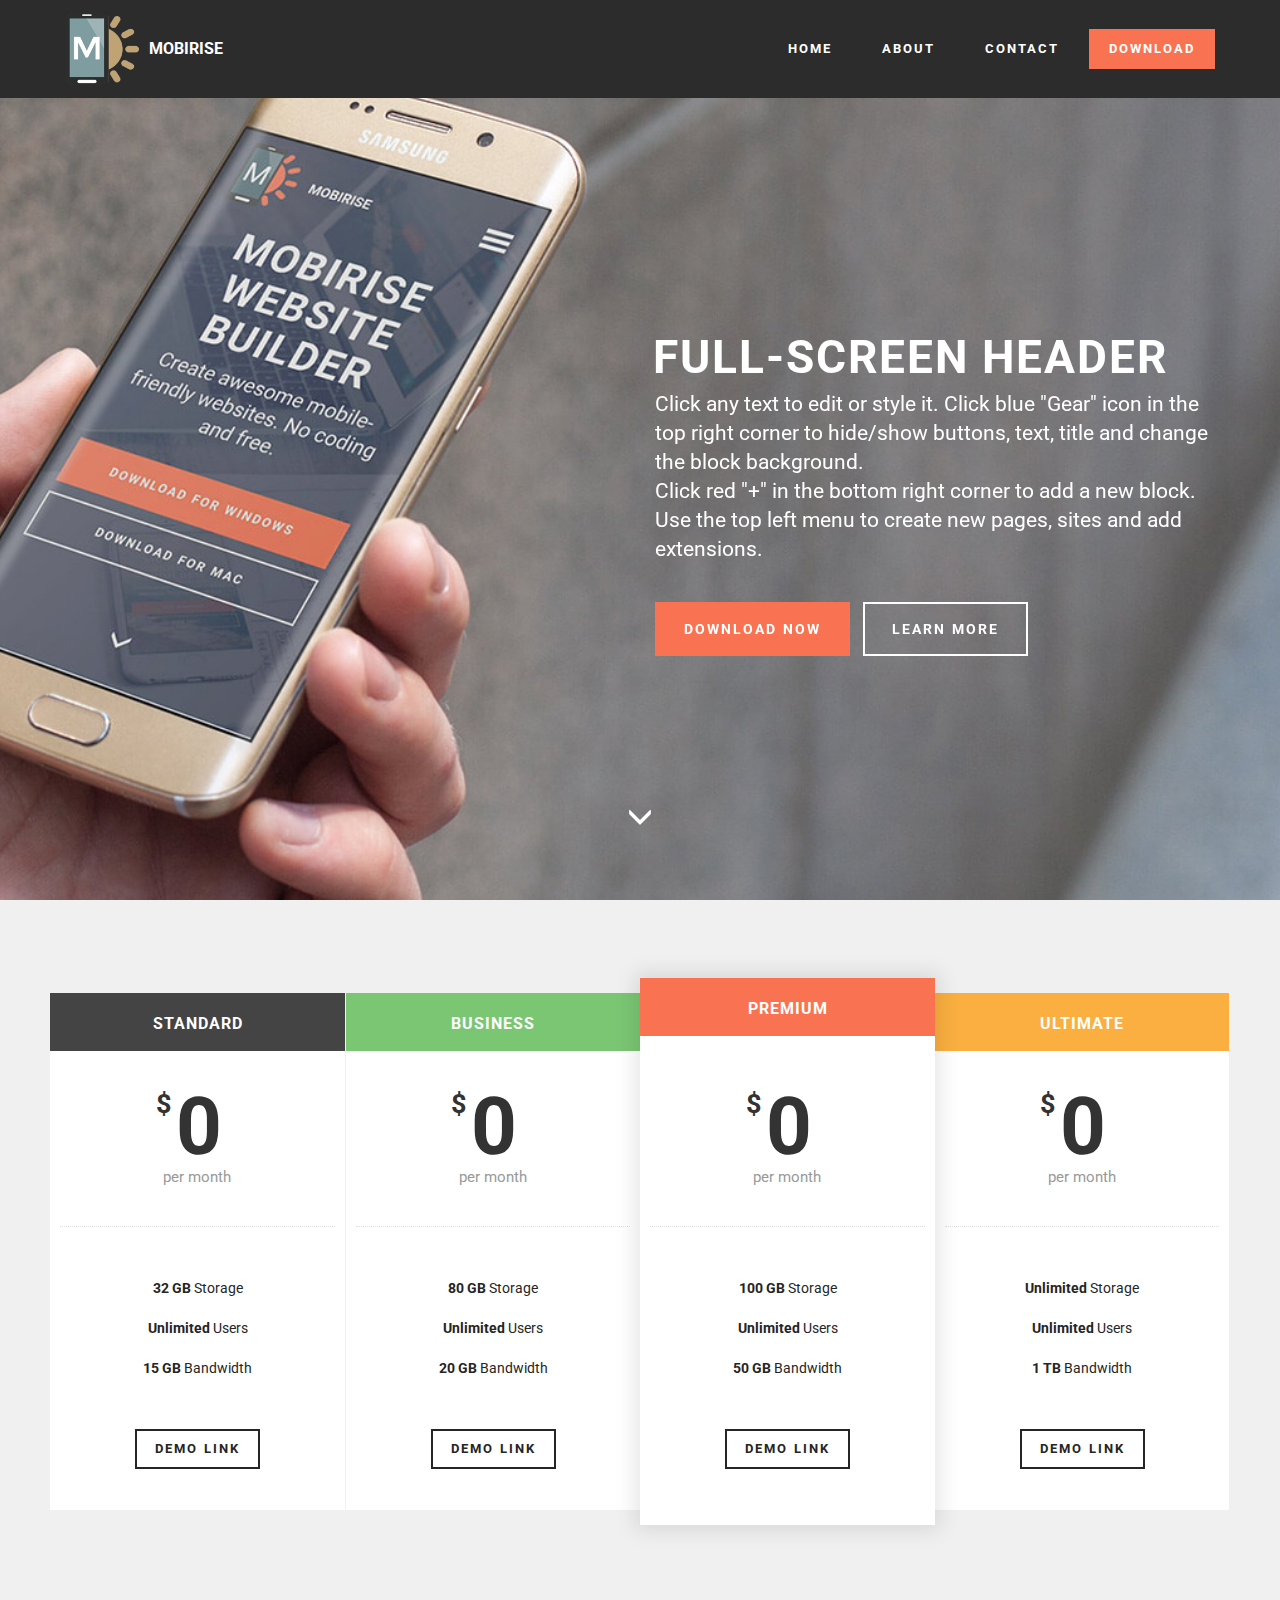
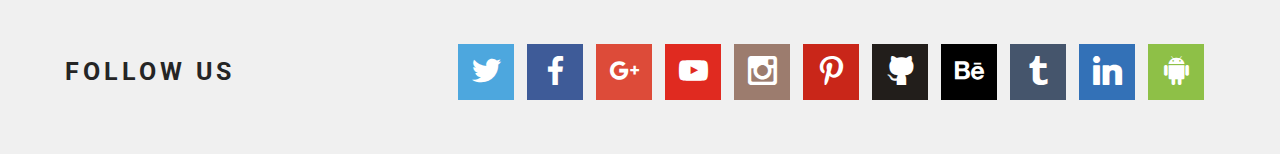
==== index.html @ 0f4b86ea "create github pages" ====
<!DOCTYPE html>
<html>
<head>
  <!-- Site made with Mobirise Website Builder v3.12.1, https://mobirise.com -->
  <meta charset="UTF-8">
  <meta http-equiv="X-UA-Compatible" content="IE=edge">
  <meta name="generator" content="Mobirise v3.12.1, mobirise.com">
  <meta name="viewport" content="width=device-width, initial-scale=1">
  <link rel="shortcut icon" href="assets/images/logo.png" type="image/x-icon">
  <meta name="description" content="">
  
  <link rel="stylesheet" href="https://fonts.googleapis.com/css?family=Roboto:700,400&amp;subset=cyrillic,latin,greek,vietnamese">
  <link rel="stylesheet" href="assets/bootstrap/css/bootstrap.min.css">
  <link rel="stylesheet" href="assets/animate.css/animate.min.css">
  <link rel="stylesheet" href="assets/socicon/css/socicon.min.css">
  <link rel="stylesheet" href="assets/mobirise/css/style.css">
  <link rel="stylesheet" href="assets/mobirise/css/mbr-additional.css" type="text/css">
  
  
  
</head>
<body>
<section class="mbr-navbar mbr-navbar--freeze mbr-navbar--absolute mbr-navbar--sticky mbr-navbar--auto-collapse" id="ext_menu-3">
    <div class="mbr-navbar__section mbr-section">
        <div class="mbr-section__container container">
            <div class="mbr-navbar__container">
                <div class="mbr-navbar__column mbr-navbar__column--s mbr-navbar__brand">
                    <span class="mbr-navbar__brand-link mbr-brand mbr-brand--inline">
                        <span class="mbr-brand__logo"><a href="https://mobirise.com"><img src="assets/images/logo.png" class="mbr-navbar__brand-img mbr-brand__img" alt="Mobirise"></a></span>
                        <span class="mbr-brand__name"><a class="mbr-brand__name text-white" href="https://mobirise.com">MOBIRISE</a></span>
                    </span>
                </div>
                <div class="mbr-navbar__hamburger mbr-hamburger"><span class="mbr-hamburger__line"></span></div>
                <div class="mbr-navbar__column mbr-navbar__menu">
                    <nav class="mbr-navbar__menu-box mbr-navbar__menu-box--inline-right">
                        <div class="mbr-navbar__column">
                            <ul class="mbr-navbar__items mbr-navbar__items--right float-left mbr-buttons mbr-buttons--freeze mbr-buttons--right btn-decorator mbr-buttons--active"><li class="mbr-navbar__item"><a class="mbr-buttons__link btn text-white" href="https://mobirise.com">HOME</a></li><li class="mbr-navbar__item"><a class="mbr-buttons__link btn text-white" href="https://mobirise.com">ABOUT</a></li><li class="mbr-navbar__item"><a class="mbr-buttons__link btn text-white" href="https://mobirise.com">CONTACT</a></li></ul>                            
                            <ul class="mbr-navbar__items mbr-navbar__items--right mbr-buttons mbr-buttons--freeze mbr-buttons--right btn-inverse mbr-buttons--active"><li class="mbr-navbar__item"><a class="mbr-buttons__btn btn btn-danger" href="https://mobirise.com">DOWNLOAD</a></li></ul>
                        </div>
                    </nav>
                </div>
            </div>
        </div>
    </div>
</section>

<section class="engine"><a rel="external" href="https://mobirise.com">Web Page Maker</a></section><section class="mbr-box mbr-section mbr-section--relative mbr-section--fixed-size mbr-section--full-height mbr-section--bg-adapted mbr-parallax-background" id="header1-0" style="background-image: url(assets/images/bg5.jpg);">
    <div class="mbr-box__magnet mbr-box__magnet--sm-padding mbr-box__magnet--center-left mbr-after-navbar">
        
        <div class="mbr-box__container mbr-section__container container">
            <div class="mbr-box mbr-box--stretched"><div class="mbr-box__magnet mbr-box__magnet--center-left">
                <div class="row"><div class=" col-sm-6 col-sm-offset-6">
                    <div class="mbr-hero animated fadeInUp">
                        <h1 class="mbr-hero__text">FULL-SCREEN HEADER</h1>
                        <p class="mbr-hero__subtext">Click any text to edit or style it. Click blue "Gear" icon in the top right corner to hide/show buttons, text, title and change the block background. <br> Click red "+" in the bottom right corner to add a new block. Use the top left menu to create new pages, sites and add extensions.</p>
                    </div>
                    <div class="mbr-buttons btn-inverse mbr-buttons--left"><a class="mbr-buttons__btn btn btn-lg btn-danger animated fadeInUp delay" href="https://mobirise.com">DOWNLOAD NOW</a> <a class="mbr-buttons__btn btn btn-lg btn-default animated fadeInUp delay" href="https://mobirise.com">LEARN MORE</a></div>
                </div></div>
            </div></div>
        </div>
        <div class="mbr-arrow mbr-arrow--floating text-center">
            <div class="mbr-section__container container">
                <a class="mbr-arrow__link" href="#pricing-table1-1"><i class="glyphicon glyphicon-menu-down"></i></a>
            </div>
        </div>
    </div>
</section>

<section class="mbr-section mbr-section--relative mbr-section--fixed-size" id="pricing-table1-1" style="background-color: rgb(240, 240, 240);">
    
    <div class="mbr-section__container mbr-section__container--std-top-padding container" style="padding-top: 93px; margin-bottom: 0px;">
        <div class="row">
            <div class="mbr-plan col-xs-12 mbr-plan--first col-md-3 col-sm-6">
                <div class="mbr-plan__box">
                    <div class="mbr-plan__header">
                        <div class="mbr-header mbr-header--reduce mbr-header--center mbr-header--wysiwyg">
                            <h3 class="mbr-header__text">STANDARD</h3>
                        </div>
                    </div>
                    <div class="mbr-plan__number">
                        <div class="mbr-number mbr-number--price">
                            <div class="mbr-number__num">
                                <div class="mbr-number__group">
                                    <sup class="mbr-number__left">$</sup><span class="mbr-number__value">0</span>
                                </div>
                            </div>
                            <div class="mbr-number__caption">per month</div>
                        </div>
                    </div>
                    <div class="mbr-plan__details"><ul><li><strong>32 GB</strong> Storage</li><li><strong>Unlimited</strong> Users</li><li><strong>15 GB</strong> Bandwidth</li></ul></div>
                    <div class="mbr-plan__buttons">
                        <div class="mbr-buttons mbr-buttons--center"><a href="https://mobirise.com" class="mbr-buttons__btn btn btn-wrap btn-xs-lg btn-default">DEMO LINK</a></div>
                    </div>
                </div>
            </div>
            <div class="mbr-plan col-xs-12 mbr-plan--success col-md-3 col-sm-6">
                <div class="mbr-plan__box">
                    <div class="mbr-plan__header">
                        <div class="mbr-header mbr-header--reduce mbr-header--center mbr-header--wysiwyg">
                            <h3 class="mbr-header__text">BUSINESS</h3>
                        </div>
                    </div>
                    <div class="mbr-plan__number">
                        <div class="mbr-number mbr-number--price">
                            <div class="mbr-number__num">
                                <div class="mbr-number__group">
                                    <sup class="mbr-number__left">$</sup><span class="mbr-number__value">0</span>
                                </div>
                            </div>
                            <div class="mbr-number__caption">per month</div>
                        </div>
                    </div>
                    <div class="mbr-plan__details"><ul><li><strong>80 GB</strong> Storage</li><li><strong>Unlimited</strong> Users</li><li><strong>20 GB</strong> Bandwidth</li></ul></div>
                    <div class="mbr-plan__buttons">
                        <div class="mbr-buttons mbr-buttons--center"><a href="https://mobirise.com" class="mbr-buttons__btn btn btn-wrap btn-xs-lg btn-default">DEMO LINK</a></div>
                    </div>
                </div>
            </div>
            <div class="mbr-plan col-xs-12 mbr-plan--danger mbr-plan--favorite col-md-3 col-sm-6">
                <div class="mbr-plan__box">
                    <div class="mbr-plan__header">
                        <div class="mbr-header mbr-header--reduce mbr-header--center mbr-header--wysiwyg">
                            <h3 class="mbr-header__text">PREMIUM</h3>
                        </div>
                    </div>
                    <div class="mbr-plan__number">
                        <div class="mbr-number mbr-number--price">
                            <div class="mbr-number__num">
                                <div class="mbr-number__group">
                                    <sup class="mbr-number__left">$</sup><span class="mbr-number__value">0</span>
                                </div>
                            </div>
                            <div class="mbr-number__caption">per month</div>
                        </div>
                    </div>
                    <div class="mbr-plan__details"><ul><li><strong>100 GB</strong> Storage</li><li><strong>Unlimited</strong> Users</li><li><strong>50 GB</strong> Bandwidth</li></ul></div>
                    <div class="mbr-plan__buttons">
                        <div class="mbr-buttons mbr-buttons--center"><a href="https://mobirise.com" class="mbr-buttons__btn btn btn-wrap btn-xs-lg btn-default">DEMO LINK</a></div>
                    </div>
                </div>
            </div>
            <div class="mbr-plan col-xs-12 mbr-plan--warning mbr-plan--last col-md-3 col-sm-6">
                <div class="mbr-plan__box">
                    <div class="mbr-plan__header">
                        <div class="mbr-header mbr-header--reduce mbr-header--center mbr-header--wysiwyg">
                            <h3 class="mbr-header__text">ULTIMATE</h3>
                        </div>
                    </div>
                    <div class="mbr-plan__number">
                        <div class="mbr-number mbr-number--price">
                            <div class="mbr-number__num">
                                <div class="mbr-number__group">
                                    <sup class="mbr-number__left">$</sup><span class="mbr-number__value">0</span>
                                </div>
                            </div>
                            <div class="mbr-number__caption">per month</div>
                        </div>
                    </div>
                    <div class="mbr-plan__details"><ul><li><strong>Unlimited</strong> Storage</li><li><strong>Unlimited</strong> Users</li><li><strong>1 TB</strong> Bandwidth</li></ul></div>
                    <div class="mbr-plan__buttons">
                        <div class="mbr-buttons mbr-buttons--center"><a href="https://mobirise.com" class="mbr-buttons__btn btn btn-wrap btn-xs-lg btn-default">DEMO LINK</a></div>
                    </div>
                </div>
            </div>
            
        </div>
    </div>
</section>

<section class="mbr-section mbr-section--relative mbr-section--fixed-size" id="social-buttons2-2" style="background-color: rgb(240, 240, 240);">
    

    <div class="mbr-section__container container">
        <div class="mbr-header mbr-header--inline row" style="padding-top: 40.8px; padding-bottom: 40.8px;">
            <div class="col-sm-4">
                <h3 class="mbr-header__text">FOLLOW US</h3>
            </div>
            <div class="mbr-social-icons mbr-social-icons--style-1 col-sm-8"><a class="mbr-social-icons__icon socicon-bg-twitter" title="Twitter" target="_blank" href="https://twitter.com/mobirise"><i class="socicon socicon-twitter"></i></a> <a class="mbr-social-icons__icon socicon-bg-facebook" title="Facebook" target="_blank" href="https://www.facebook.com/pages/Mobirise/1616226671953247"><i class="socicon socicon-facebook"></i></a> <a class="mbr-social-icons__icon socicon-bg-googleplus" title="Google+" target="_blank" href="https://plus.google.com/u/0/+Mobirise/posts"><i class="socicon socicon-googleplus"></i></a> <a class="mbr-social-icons__icon socicon-bg-youtube" title="YouTube" target="_blank" href="http://www.youtube.com/channel/UCt_tncVAetpK5JeM8L-8jyw"><i class="socicon socicon-youtube"></i></a> <a class="mbr-social-icons__icon socicon-bg-instagram" title="Instagram" target="_blank" href="https://instagram.com/mobirise/"><i class="socicon socicon-instagram"></i></a> <a class="mbr-social-icons__icon socicon-bg-pinterest" title="Pinterest" target="_blank" href="https://www.pinterest.com/mobirise/"><i class="socicon socicon-pinterest"></i></a> <a class="mbr-social-icons__icon socicon-bg-github" title="GitHub" target="_blank" href="https://github.com/Mobirise"><i class="socicon socicon-github"></i></a> <a class="mbr-social-icons__icon socicon-bg-behance" title="Behance" target="_blank" href="https://www.behance.net/Mobirise"><i class="socicon socicon-behance"></i></a> <a class="mbr-social-icons__icon socicon-bg-tumblr" title="Tumblr" target="_blank" href="http://mobirise.tumblr.com/"><i class="socicon socicon-tumblr"></i></a> <a class="mbr-social-icons__icon socicon-bg-linkedin" title="LinkedIn" target="_blank" href="https://www.linkedin.com/in/mobirise"><i class="socicon socicon-linkedin"></i></a> <a class="mbr-social-icons__icon socicon-bg-android" title="Google Play" target="_blank" href="https://play.google.com/store/apps/details?id=com.mobirise.mobirise"><i class="socicon socicon-android"></i></a></div>
        </div>
    </div>
</section>


  <script src="assets/web/assets/jquery/jquery.min.js"></script>
  <script src="assets/bootstrap/js/bootstrap.min.js"></script>
  <script src="assets/smooth-scroll/smooth-scroll.js"></script>
  <script src="assets/jarallax/jarallax.js"></script>
  <script src="assets/mobirise/js/script.js"></script>
  
  
</body>
</html>
---- assets/socicon/css/socicon.min.css ----
@charset "UTF-8";@font-face{font-family:"socicon";src:url("../fonts/socicon.eot");src:url("../fonts/socicon.eot?#iefix") format("embedded-opentype"),url("../fonts/socicon.woff") format("woff"),url("../fonts/socicon.ttf") format("truetype"),url("../fonts/socicon.svg#sociconregular") format("svg");font-weight:normal;font-style:normal}.socicon:before{position:relative;top:1px;display:inline-block;font-family:"socicon";font-style:normal;font-weight:normal;line-height:1;text-transform:none !important;-webkit-font-smoothing:antialiased;-moz-osx-font-smoothing:grayscale}.socicon-twitter:before{content:"\e040"}.socicon-facebook:before{content:"\e041"}.socicon-googleplus:before{content:"\e042"}.socicon-pinterest:before{content:"\e043"}.socicon-foursquare:before{content:"\e044"}.socicon-yahoo:before{content:"\e045"}.socicon-skype:before{content:"\e046"}.socicon-yelp:before{content:"\e047"}.socicon-feedburner:before{content:"\e048"}.socicon-linkedin:before{content:"\e049"}.socicon-viadeo:before{content:"\e04a"}.socicon-xing:before{content:"\e04b"}.socicon-myspace:before{content:"\e04c"}.socicon-soundcloud:before{content:"\e04d"}.socicon-spotify:before{content:"\e04e"}.socicon-grooveshark:before{content:"\e04f"}.socicon-mixcloud:before{content:"\e001"}.socicon-lastfm:before{content:"\e050"}.socicon-youtube:before{content:"\e051"}.socicon-vimeo:before{content:"\e052"}.socicon-dailymotion:before{content:"\e053"}.socicon-vine:before{content:"\e054"}.socicon-flickr:before{content:"\e055"}.socicon-500px:before{content:"\e056"}.socicon-instagram:before{content:"\e057"}.socicon-wordpress:before{content:"\e058"}.socicon-tumblr:before{content:"\e059"}.socicon-blogger:before{content:"\e020"}.socicon-technorati:before{content:"\e021"}.socicon-reddit:before{content:"\e022"}.socicon-dribbble:before{content:"\e023"}.socicon-stumbleupon:before{content:"\e024"}.socicon-digg:before{content:"\e025"}.socicon-envato:before{content:"\e026"}.socicon-behance:before{content:"\e027"}.socicon-delicious:before{content:"\e028"}.socicon-deviantart:before{content:"\e029"}.socicon-forrst:before{content:"\e02a"}.socicon-play:before{content:"\e02b"}.socicon-zerply:before{content:"\e02c"}.socicon-wikipedia:before{content:"\e02d"}.socicon-apple:before{content:"\e02e"}.socicon-flattr:before{content:"\e02f"}.socicon-github:before{content:"\e030"}.socicon-friendfeed:before{content:"\e032"}.socicon-newsvine:before{content:"\e033"}.socicon-identica:before{content:"\e034"}.socicon-bebo:before{content:"\e035"}.socicon-zynga:before{content:"\e036"}.socicon-steam:before{content:"\e037"}.socicon-xbox:before{content:"\e038"}.socicon-windows:before{content:"\e039"}.socicon-outlook:before{content:"\e010"}.socicon-coderwall:before{content:"\e011"}.socicon-tripadvisor:before{content:"\e012"}.socicon-appnet:before{content:"\e013"}.socicon-goodreads:before{content:"\e014"}.socicon-tripit:before{content:"\e015"}.socicon-lanyrd:before{content:"\e016"}.socicon-slideshare:before{content:"\e017"}.socicon-buffer:before{content:"\e018"}.socicon-rss:before{content:"\e00b"}.socicon-vkontakte:before{content:"\e01a"}.socicon-disqus:before{content:"\e019"}.socicon-houzz:before{content:"\e00a"}.socicon-mail:before{content:"\e01f"}.socicon-patreon:before{content:"\e01c"}.socicon-paypal:before{content:"\e00c"}.socicon-playstation:before{content:"\e03d"}.socicon-smugmug:before{content:"\e05e"}.socicon-swarm:before{content:"\e003"}.socicon-triplej:before{content:"\e009"}.socicon-yammer:before{content:"\e005"}.socicon-stackoverflow:before{content:"\e007"}.socicon-drupal:before{content:"\e002"}.socicon-odnoklassniki:before{content:"\e00d"}.socicon-android:before{content:"\e03e"}.socicon-meetup:before{content:"\e03c"}.socicon-persona:before{content:"\e008"}.socicon-amazon:before{content:"\e05c"}.socicon-ello:before{content:"\e006"}.socicon-8tracks:before{content:"\e05b"}.socicon-twitch:before{content:"\e05a"}.socicon-airbnb:before{content:"\e00e"}.socicon-pocket:before{content:"\e01e"}.socicon-whatsapp:before{content:"\e01b"}.socicon-storehouse:before{content:"\e01d"}.socicon-icq:before{content:"\e05d"}.socicon-modelmayhem:before{content:"\e000"}.socicon-istock:before{content:"\e004"}.socicon-angellist:before{content:"\e062"}.socicon-periscope:before{content:"\e00f"}.socicon-ravelry:before{content:"\e05f"}.socicon-snapchat:before{content:"\e03f"}.socicon-weibo:before{content:"\e060"}.socicon-douban:before{content:"\e03b"}.socicon-baidu:before{content:"\e061"}.socicon-qq:before{content:"\e03a"}.socicon-renren:before{content:"\e031"}.socicon-ebay:before{content:"\e063"}.socicon-imdb:before{content:"\e064"}.socicon-stayfriends:before{content:"\e065"}.socicon-residentadvisor:before{content:"\e066"}.socicon-google:before{content:"\e067"}.socicon-yandex:before{content:"\e068"}.socicon-sharethis:before{content:"\e069"}.socicon-bandcamp:before{content:"\e06a"}.socicon-itunes:before{content:"\e06b"}.socicon-deezer:before{content:"\e06c"}.socicon-medium:before{content:"\e06d"}.socicon-telegram:before{content:"\e06e"}.socicon-openid:before{content:"\e06f"}.socicon-amplement:before{content:"\e070"}.socicon-bg-twitter{background:#4da7de}.socicon-bg-twitter:hover{background:#4da7de !important}.socicon-bg-facebook{background:#3e5b98}.socicon-bg-facebook:hover{background:#3e5b98 !important}.socicon-bg-googleplus{background:#dd4b39}.socicon-bg-googleplus:hover{background:#dd4b39 !important}.socicon-bg-pinterest{background:#c92619}.socicon-bg-pinterest:hover{background:#c92619 !important}.socicon-bg-foursquare{background:#f94877}.socicon-bg-foursquare:hover{background:#f94877 !important}.socicon-bg-yahoo{background:#6e2a85}.socicon-bg-yahoo:hover{background:#6e2a85 !important}.socicon-bg-skype{background:#28abe3}.socicon-bg-skype:hover{background:#28abe3 !important}.socicon-bg-yelp{background:#c83218}.socicon-bg-yelp:hover{background:#c83218 !important}.socicon-bg-feedburner{background:#fc0}.socicon-bg-feedburner:hover{background:#fc0 !important}.socicon-bg-linkedin{background:#3371b7}.socicon-bg-linkedin:hover{background:#3371b7 !important}.socicon-bg-viadeo{background:#e4a000}.socicon-bg-viadeo:hover{background:#e4a000 !important}.socicon-bg-xing{background:#005a60}.socicon-bg-xing:hover{background:#005a60 !important}.socicon-bg-myspace{background:#323232}.socicon-bg-myspace:hover{background:#323232 !important}.socicon-bg-soundcloud{background:#fe3801}.socicon-bg-soundcloud:hover{background:#fe3801 !important}.socicon-bg-spotify{background:#7bb342}.socicon-bg-spotify:hover{background:#7bb342 !important}.socicon-bg-grooveshark{background:#000}.socicon-bg-grooveshark:hover{background:#000 !important}.socicon-bg-mixcloud{background:#000}.socicon-bg-mixcloud:hover{background:#000 !important}.socicon-bg-lastfm{background:#d41316}.socicon-bg-lastfm:hover{background:#d41316 !important}.socicon-bg-youtube{background:#e02a20}.socicon-bg-youtube:hover{background:#e02a20 !important}.socicon-bg-vimeo{background:#51b5e7}.socicon-bg-vimeo:hover{background:#51b5e7 !important}.socicon-bg-dailymotion{background:#004e72}.socicon-bg-dailymotion:hover{background:#004e72 !important}.socicon-bg-vine{background:#00b389}.socicon-bg-vine:hover{background:#00b389 !important}.socicon-bg-flickr{background:#1e1e1b}.socicon-bg-flickr:hover{background:#1e1e1b !important}.socicon-bg-500px{background:#58a9de}.socicon-bg-500px:hover{background:#58a9de !important}.socicon-bg-instagram{background:#9c7c6e}.socicon-bg-instagram:hover{background:#9c7c6e !important}.socicon-bg-wordpress{background:#464646}.socicon-bg-wordpress:hover{background:#464646 !important}.socicon-bg-tumblr{background:#45556c}.socicon-bg-tumblr:hover{background:#45556c !important}.socicon-bg-blogger{background:#ec661c}.socicon-bg-blogger:hover{background:#ec661c !important}.socicon-bg-technorati{background:#5cb030}.socicon-bg-technorati:hover{background:#5cb030 !important}.socicon-bg-reddit{background:#e74a1e}.socicon-bg-reddit:hover{background:#e74a1e !important}.socicon-bg-dribbble{background:#e84d88}.socicon-bg-dribbble:hover{background:#e84d88 !important}.socicon-bg-stumbleupon{background:#e64011}.socicon-bg-stumbleupon:hover{background:#e64011 !important}.socicon-bg-digg{background:#1d1d1b}.socicon-bg-digg:hover{background:#1d1d1b !important}.socicon-bg-envato{background:#597c3a}.socicon-bg-envato:hover{background:#597c3a !important}.socicon-bg-behance{background:#000}.socicon-bg-behance:hover{background:#000 !important}.socicon-bg-delicious{background:#020202}.socicon-bg-delicious:hover{background:#020202 !important}.socicon-bg-deviantart{background:#c5d200}.socicon-bg-deviantart:hover{background:#c5d200 !important}.socicon-bg-forrst{background:#5b9a68}.socicon-bg-forrst:hover{background:#5b9a68 !important}.socicon-bg-play{background:#000}.socicon-bg-play:hover{background:#000 !important}.socicon-bg-zerply{background:#9dbc7a}.socicon-bg-zerply:hover{background:#9dbc7a !important}.socicon-bg-wikipedia{background:#000}.socicon-bg-wikipedia:hover{background:#000 !important}.socicon-bg-apple{background:#b9bfc1}.socicon-bg-apple:hover{background:#b9bfc1 !important}.socicon-bg-flattr{background:#f67c1a}.socicon-bg-flattr:hover{background:#f67c1a !important}.socicon-bg-github{background:#221e1b}.socicon-bg-github:hover{background:#221e1b !important}.socicon-bg-friendfeed{background:#2f72c4}.socicon-bg-friendfeed:hover{background:#2f72c4 !important}.socicon-bg-newsvine{background:#075b2f}.socicon-bg-newsvine:hover{background:#075b2f !important}.socicon-bg-identica{background:#000}.socicon-bg-identica:hover{background:#000 !important}.socicon-bg-bebo{background:#ef1011}.socicon-bg-bebo:hover{background:#ef1011 !important}.socicon-bg-zynga{background:#dc0606}.socicon-bg-zynga:hover{background:#dc0606 !important}.socicon-bg-steam{background:#171a21}.socicon-bg-steam:hover{background:#171a21 !important}.socicon-bg-xbox{background:#92c83e}.socicon-bg-xbox:hover{background:#92c83e !important}.socicon-bg-windows{background:#00bdf6}.socicon-bg-windows:hover{background:#00bdf6 !important}.socicon-bg-outlook{background:#0072c6}.socicon-bg-outlook:hover{background:#0072c6 !important}.socicon-bg-coderwall{background:#3e8dcc}.socicon-bg-coderwall:hover{background:#3e8dcc !important}.socicon-bg-tripadvisor{background:#4b7e37}.socicon-bg-tripadvisor:hover{background:#4b7e37 !important}.socicon-bg-appnet{background:#494949}.socicon-bg-appnet:hover{background:#494949 !important}.socicon-bg-goodreads{background:#463020}.socicon-bg-goodreads:hover{background:#463020 !important}.socicon-bg-tripit{background:#1982c3}.socicon-bg-tripit:hover{background:#1982c3 !important}.socicon-bg-lanyrd{background:#3c80c9}.socicon-bg-lanyrd:hover{background:#3c80c9 !important}.socicon-bg-slideshare{background:#4ba3a6}.socicon-bg-slideshare:hover{background:#4ba3a6 !important}.socicon-bg-buffer{background:#000}.socicon-bg-buffer:hover{background:#000 !important}.socicon-bg-rss{background:#f26109}.socicon-bg-rss:hover{background:#f26109 !important}.socicon-bg-vkontakte{background:#5a7fa6}.socicon-bg-vkontakte:hover{background:#5a7fa6 !important}.socicon-bg-disqus{background:#2e9fff}.socicon-bg-disqus:hover{background:#2e9fff !important}.socicon-bg-houzz{background:#7cc04b}.socicon-bg-houzz:hover{background:#7cc04b !important}.socicon-bg-mail{background:#000}.socicon-bg-mail:hover{background:#000 !important}.socicon-bg-patreon{background:#e44727}.socicon-bg-patreon:hover{background:#e44727 !important}.socicon-bg-paypal{background:#009cde}.socicon-bg-paypal:hover{background:#009cde !important}.socicon-bg-playstation{background:#000}.socicon-bg-playstation:hover{background:#000 !important}.socicon-bg-smugmug{background:#acfd32}.socicon-bg-smugmug:hover{background:#acfd32 !important}.socicon-bg-swarm{background:#fc9d3c}.socicon-bg-swarm:hover{background:#fc9d3c !important}.socicon-bg-triplej{background:#e53531}.socicon-bg-triplej:hover{background:#e53531 !important}.socicon-bg-yammer{background:#1175c4}.socicon-bg-yammer:hover{background:#1175c4 !important}.socicon-bg-stackoverflow{background:#fd9827}.socicon-bg-stackoverflow:hover{background:#fd9827 !important}.socicon-bg-drupal{background:#00598e}.socicon-bg-drupal:hover{background:#00598e !important}.socicon-bg-odnoklassniki{background:#f48420}.socicon-bg-odnoklassniki:hover{background:#f48420 !important}.socicon-bg-android{background:#8ec047}.socicon-bg-android:hover{background:#8ec047 !important}.socicon-bg-meetup{background:#e2373c}.socicon-bg-meetup:hover{background:#e2373c !important}.socicon-bg-persona{background:#e6753d}.socicon-bg-persona:hover{background:#e6753d !important}.socicon-bg-amazon{background:#f90}.socicon-bg-amazon:hover{background:#f90 !important}.socicon-bg-ello{background:#000}.socicon-bg-ello:hover{background:#000 !important}.socicon-bg-8tracks{background:#122c4b}.socicon-bg-8tracks:hover{background:#122c4b !important}.socicon-bg-twitch{background:#6441a5}.socicon-bg-twitch:hover{background:#6441a5 !important}.socicon-bg-airbnb{background:#ff5a5f}.socicon-bg-airbnb:hover{background:#ff5a5f !important}.socicon-bg-pocket{background:#ed4055}.socicon-bg-pocket:hover{background:#ed4055 !important}.socicon-bg-whatsapp{background:#20b038}.socicon-bg-whatsapp:hover{background:#20b038 !important}.socicon-bg-storehouse{background:#25b0e6}.socicon-bg-storehouse:hover{background:#25b0e6 !important}.socicon-bg-icq{background:#7ebd00}.socicon-bg-icq:hover{background:#7ebd00 !important}.socicon-bg-modelmayhem{background:#000}.socicon-bg-modelmayhem:hover{background:#000 !important}.socicon-bg-istock{background:#000}.socicon-bg-istock:hover{background:#000 !important}.socicon-bg-angellist{background:#000}.socicon-bg-angellist:hover{background:#000 !important}.socicon-bg-periscope{background:#3aa4c6}.socicon-bg-periscope:hover{background:#3aa4c6 !important}.socicon-bg-ravelry{background:#b6014c}.socicon-bg-ravelry:hover{background:#b6014c !important}.socicon-bg-snapchat{background:#fffa37}.socicon-bg-snapchat:hover{background:#fffa37 !important}.socicon-bg-weibo{background:#e31c34}.socicon-bg-weibo:hover{background:#e31c34 !important}.socicon-bg-douban{background:#3ca353}.socicon-bg-douban:hover{background:#3ca353 !important}.socicon-bg-baidu{background:#2629d9}.socicon-bg-baidu:hover{background:#2629d9 !important}.socicon-bg-qq{background:#4297d3}.socicon-bg-qq:hover{background:#4297d3 !important}.socicon-bg-renren{background:#2266b0}.socicon-bg-renren:hover{background:#2266b0 !important}.socicon-bg-ebay{background:#333}.socicon-bg-ebay:hover{background:#333 !important}.socicon-bg-imdb{background:#e8ba00}.socicon-bg-imdb:hover{background:#e8ba00 !important}.socicon-bg-stayfriends{background:#f08a1c}.socicon-bg-stayfriends:hover{background:#f08a1c !important}.socicon-bg-residentadvisor{background:#b3be1b}.socicon-bg-residentadvisor:hover{background:#b3be1b !important}.socicon-bg-google{background:#4285f4}.socicon-bg-google:hover{background:#4285f4 !important}.socicon-bg-yandex{background:#f00}.socicon-bg-yandex:hover{background:#f00 !important}.socicon-bg-sharethis{background:#01bf01}.socicon-bg-sharethis:hover{background:#01bf01 !important}.socicon-bg-bandcamp{background:#619aa9}.socicon-bg-bandcamp:hover{background:#619aa9 !important}.socicon-bg-itunes{background:#ff5e51}.socicon-bg-itunes:hover{background:#ff5e51 !important}.socicon-bg-deezer{background:#32323d}.socicon-bg-deezer:hover{background:#32323d !important}.socicon-bg-medium{background:#000}.socicon-bg-medium:hover{background:#000 !important}.socicon-bg-telegram{background:#08c}.socicon-bg-telegram:hover{background:#08c !important}.socicon-bg-openid{background:#f78c40}.socicon-bg-openid:hover{background:#f78c40 !important}.socicon-bg-amplement{background:#0996c3}.socicon-bg-amplement:hover{background:#0996c3 !important}
---- assets/mobirise/css/style.css ----
.is-builder .animated {
  -webkit-animation-name: none !important;
  animation-name: none !important;
}
html {
  position: relative;
  min-height: 100%;
}
.mbr-embedded-video {
  position: relative;
}
.mbr-background-video,
.mbr-background-video-preview {
  bottom: 0;
  left: 0;
  overflow: hidden;
  position: absolute;
  right: 0;
  top: 0;
}
.mbr-parallax-background,
.mbr-background {
  background-attachment: fixed !important;
  background-position: 50% 0;
  background-repeat: no-repeat;
  background-size: cover !important;
}
.mbr-hidden-scrollbar .mbr-parallax-background {
  background-size: auto 130%;
}
.mobile .mbr-parallax-background {
  background-attachment: scroll !important;
}
.mbr-background {
  background-attachment: scroll !important;
}
.mbr-navbar {
  position: relative;
  width: 100%;
}
.mbr-navbar:before {
  content: "";
  display: block;
}
.mbr-navbar__brand-link:after,
.mbr-navbar__brand-img {
  max-height: 74px;
  height: 100%;
}
.mbr-navbar:before,
.mbr-navbar__container {
  height: 98px;
}
.mbr-navbar--ss .mbr-navbar__brand-link:after,
.mbr-navbar--ss .mbr-navbar__brand-img {
  height: 74px;
}
.mbr-navbar--ss:before,
.mbr-navbar--ss .mbr-navbar__container {
  height: 98px;
}
.mbr-navbar--xs .mbr-navbar__brand-link:after,
.mbr-navbar--xs .mbr-navbar__brand-img {
  height: 32px;
}
.mbr-navbar--xs:before,
.mbr-navbar--xs .mbr-navbar__container {
  height: 56px;
}
.mbr-navbar--s .mbr-navbar__brand-link:after,
.mbr-navbar--s .mbr-navbar__brand-img {
  height: 48px;
}
.mbr-navbar--s:before,
.mbr-navbar--s .mbr-navbar__container {
  height: 72px;
}
.mbr-navbar--m .mbr-navbar__brand-link:after,
.mbr-navbar--m .mbr-navbar__brand-img {
  height: 64px;
}
.mbr-navbar--m:before,
.mbr-navbar--m .mbr-navbar__container {
  height: 88px;
}
.mbr-navbar--l .mbr-navbar__brand-link:after,
.mbr-navbar--l .mbr-navbar__brand-img {
  height: 96px;
}
.mbr-navbar--l:before,
.mbr-navbar--l .mbr-navbar__container {
  height: 120px;
}
.mbr-navbar--xl .mbr-navbar__brand-link:after,
.mbr-navbar--xl .mbr-navbar__brand-img {
  height: 128px;
}
.mbr-navbar--xl:before,
.mbr-navbar--xl .mbr-navbar__container {
  height: 152px;
}
.mbr-navbar--short .mbr-navbar__brand-link:after,
.mbr-navbar--short .mbr-navbar__brand-img {
  height: 40px;
}
.mbr-navbar--short .mbr-brand__logo .mbr-iconfont{
  font-size: 40px;
}
.mbr-navbar--short:before,
.mbr-navbar--short .mbr-navbar__container {
  height: 64px;
}
.mbr-navbar--short .mbr-navbar__container {
  padding: 12px 0;
}
@media (max-width: 767px) {
  .mbr-navbar--short .mbr-navbar__brand-link:after,
  .mbr-navbar--short .mbr-navbar__brand-img {
    height: 31px;
  }
  .mbr-navbar--short:before,
  .mbr-navbar--short .mbr-navbar__container {
    height: 45px;
  }
  .mbr-navbar--short .mbr-navbar__container {
    padding: 7px 0;
  }
}
.mbr-navbar__brand-img {
  position: relative;
}
.mbr-navbar__brand-img,
.mbr-navbar__container,
.mbr-navbar__section {
  -webkit-transition: all 300ms ease-in-out 0s;
  -o-transition: all 300ms ease-in-out 0s;
  transition: all 300ms ease-in-out 0s;
}
.mbr-navbar__section {
  background: #2c2c2c;
  height: auto;
  position: absolute;
  top: 0;
  width: 100%;
  z-index: 1000;
}
.mbr-navbar__container {
  display: table;
  padding: 12px 0;
  width: 100%;
}
.mbr-navbar__menu-box {
  display: table;
  width: 100%;
}
.mbr-navbar__menu-box--inline-left,
.mbr-navbar__menu-box--inline-center,
.mbr-navbar__menu-box--inline-right {
  display: block;
  text-align: left;
}
.mbr-navbar__menu-box--inline-center {
  text-align: center;
}
.mbr-navbar__menu-box--inline-right {
  text-align: right;
}
.mbr-navbar__column {
  display: table-cell;
  vertical-align: middle;
}
.mbr-navbar__column--xxs {
  width: 1%;
}
.mbr-navbar__column--xs {
  width: 10%;
}
.mbr-navbar__column--s {
  width: 20%;
}
.mbr-navbar__column--m {
  width: 30%;
}
.mbr-navbar__column--l {
  width: 40%;
}
.mbr-navbar__column--xl {
  width: 50%;
}
.mbr-navbar__menu-box--inline-left .mbr-navbar__column,
.mbr-navbar__menu-box--inline-center .mbr-navbar__column,
.mbr-navbar__menu-box--inline-right .mbr-navbar__column {
  display: inline-block;
}
.mbr-navbar__items {
  float: left;
  padding-left: 0px;
  position: relative;
  left: -20px;
}
.mbr-navbar__items--right {
  float: right;
  left: 0;
}
.float-left {
  float: left;
}
.mbr-navbar__item {
  display: block;
  float: left;
  position: relative;
}
.mbr-navbar__hamburger {
  display: none;
  margin-top: -11px;
  position: absolute;
  right: 0;
  top: 50%;
  z-index: 10000;
}
.mbr-navbar--collapsed .mbr-navbar__container {
  position: relative;
}
.mbr-navbar--collapsed .mbr-navbar__column {
  display: block;
  width: 100%;
}
.mbr-navbar--collapsed .mbr-navbar__items--right {
  padding-top: 13px;
}
.mbr-navbar--collapsed .mbr-navbar__menu {
  background: rgba(0, 0, 0, 0.9);
  display: none;
  height: 100%;
  left: 0;
  position: fixed;
  top: 0;
  width: 100%;
  z-index: 9999;
}
.mbr-navbar--collapsed .mbr-navbar__menu-box {
  display: table-cell;
  vertical-align: middle;
}
.mbr-navbar--collapsed .mbr-navbar__items {
  float: none;
}
.mbr-navbar--collapsed .mbr-navbar__item {
  float: none;
}
.mbr-navbar--collapsed .mbr-navbar__hamburger {
  display: block;
}
.mbr-navbar--collapsed.mbr-navbar--open .mbr-navbar__menu {
  display: table;
}
.mbr-navbar--collapsed.mbr-navbar--open:not(.mbr-navbar--sticky) .mbr-navbar__section {
  background: none;
  position: fixed;
}
.mbr-navbar--collapsed.mbr-navbar--open .mbr-navbar__brand {
  visibility: hidden;
}
.mbr-navbar--collapsed.mbr-navbar--sticky.mbr-navbar--open .mbr-navbar__brand {
  visibility: visible;
}
.mbr-navbar--collapsed.mbr-navbar--open .mbr-navbar__brand-img,
.mbr-navbar--collapsed.mbr-navbar--open .mbr-navbar__container {
  -webkit-transition: none;
  -o-transition: none;
  transition: none;
}
.mbr-navbar--freeze.mbr-navbar--collapsed.mbr-navbar--open .mbr-navbar__hamburger,
.mbr-navbar--freeze.mbr-navbar--collapsed.mbr-navbar--open .mbr-navbar__hamburger:hover {
  color: #fff !important;
}
.mbr-navbar--sticky .mbr-navbar__section {
  position: fixed;
}
.mbr-navbar--absolute {
  position: absolute;
}
/* fix for popup menu conflict */
@media (max-width: 480px) {
  .mbr-navbar--absolute.mbr-navbar[id^=menu-] {
    position: absolute;
  }
}
.mbr-navbar--transparent .mbr-navbar__section {
  background: none;
}
.mbr-navbar--stuck .mbr-navbar__section,
.mbr-navbar--relative .mbr-navbar__section {
  background: #2c2c2c;
}
@media (max-width: 991px) {
  .mbr-navbar--auto-collapse .mbr-navbar__container {
    position: relative;
  }
  .mbr-navbar--auto-collapse .mbr-navbar__column {
    display: block;
    width: 100%;
  }
  .mbr-navbar__column {
    max-height: 100vh;
    overflow-x: hidden;
    overflow-y:auto;
  }
  .mbr-navbar__column::-webkit-scrollbar {
    display:none;
  }
  .mbr-navbar--auto-collapse .mbr-navbar__items--right {
    padding-top: 13px;
  }
  .mbr-navbar--auto-collapse .mbr-navbar__menu {
    background: rgba(0, 0, 0, 0.9);
    display: none;
    height: 100%;
    left: 0;
    position: fixed;
    top: 0;
    width: 100%;
    z-index: 9999;
  }
  .mbr-navbar--auto-collapse .mbr-navbar__menu-box {
    display: table-cell;
    vertical-align: middle;
  }
  .mbr-navbar--auto-collapse .mbr-navbar__items {
    float: none;
  }
  .mbr-navbar--auto-collapse .mbr-navbar__item {
    float: none;
  }
  .mbr-navbar--auto-collapse .mbr-navbar__hamburger {
    display: block;
  }
  .mbr-navbar--auto-collapse.mbr-navbar--open .mbr-navbar__menu {
    display: table;
  }
  .mbr-navbar--auto-collapse.mbr-navbar--open:not(.mbr-navbar--sticky) .mbr-navbar__section {
    background: none;
    position: fixed;
  }
  .mbr-navbar--auto-collapse.mbr-navbar--open .mbr-navbar__brand {
    visibility: hidden;
  }
  .mbr-navbar--auto-collapse.mbr-navbar--sticky.mbr-navbar--open .mbr-navbar__brand {
    visibility: visible;
  }
  .mbr-navbar--auto-collapse.mbr-navbar--open .mbr-navbar__brand-img,
  .mbr-navbar--auto-collapse.mbr-navbar--open .mbr-navbar__container {
    -webkit-transition: none;
    -o-transition: none;
    transition: none;
  }
}
.mbr-after-navbar:before {
  content: "";
  display: block;
  height: 98px;
}
.mbr-hamburger {
  cursor: pointer;
  height: 23px;
  width: 30px;
}
.mbr-hamburger:focus {
  outline: none;
}
.mbr-hamburger__line,
.mbr-hamburger__line:before,
.mbr-hamburger__line:after {
  content: "";
  position: absolute;
  display: block;
  height: 1px;
  cursor: pointer;
}
.mbr-hamburger__line,
.mbr-hamburger__line:before,
.mbr-hamburger__line:after {
  width: 30px;
  border-bottom: 5px solid;
  top: 9px;
}
.mbr-hamburger__line:before {
  top: -9px;
}
.mbr-hamburger__line:after {
  top: 9px;
}
.mbr-hamburger__line,
.mbr-hamburger__line:before,
.mbr-hamburger__line:after {
  -webkit-transition: all 300ms ease-in-out;
  transition: all 300ms ease-in-out;
}
.mbr-hamburger--open .mbr-hamburger__line {
  border-color: transparent;
}
.mbr-hamburger--open .mbr-hamburger__line:before,
.mbr-hamburger--open .mbr-hamburger__line:after {
  top: 0;
}
.mbr-hamburger--open .mbr-hamburger__line:before {
  -ms-transform: rotate(45deg);
  -webkit-transform: rotate(45deg);
  transform: rotate(45deg);
}
.mbr-hamburger--open .mbr-hamburger__line:after {
  top: 10px;
  -ms-transform: translatey(-10px) rotate(-45deg);
  -webkit-transform: translatey(-10px) rotate(-45deg);
  transform: translatey(-10px) rotate(-45deg);
}
@media (max-width: 767px) {
  .mbr-hamburger {
    height: 23px;
    width: 27px;
  }
  .mbr-hamburger__line,
  .mbr-hamburger__line:before,
  .mbr-hamburger__line:after {
    width: 27px;
    border-bottom: 4px solid;
    top: 9px;
  }
  .mbr-hamburger__line:before {
    top: -9px;
  }
  .mbr-hamburger__line:after {
    top: 9px;
  }
}

.navbar-dropdown .hamburger-icon {
  content: "";
  width: 16px;
  -webkit-box-shadow: 0 -6px 0 1px,0 0 0 1px,0 6px 0 1px;
  -moz-box-shadow: 0 -6px 0 1px,0 0 0 1px,0 6px 0 1px;
  box-shadow: 0 -6px 0 1px,0 0 0 1px,0 6px 0 1px;
}

.mbr-brand {
  display: block;
  float: left;
  position: relative;
}
.mbr-brand,
.mbr-brand:hover {
  text-decoration: none;
}
.mbr-brand__name {
  display: block;
  font-weight: bold;
  margin-top: 5px;
  text-align: center;
}
.mbr-brand__name,
.mbr-brand__name:hover {
  text-decoration: none;
}
.mbr-brand--inline {
  display: table;
}
.mbr-brand--inline:after {
  content: "";
  display: table-cell;
  width: 1px;
}
.mbr-brand--inline .mbr-brand__logo,
.mbr-brand--inline .mbr-brand__name {
  display: table-cell;
  vertical-align: middle;
}
.mbr-brand--inline .mbr-brand__logo {
  padding-right: 10px;
}
.mbr-brand--inline .mbr-brand__name {
  margin: 0;
  text-align: left;
}
.mbr-form {
  display: table;
  margin-top: -13px;
  position: relative;
  top: 14px;
  width: 100%;
}
.mbr-form__left,
.mbr-form__right {
  display: table-cell;
  vertical-align: top;
}
.mbr-form__left {
  padding-right: 3px;
}
.mbr-form__right {
  width: 1px;
}
@media (max-width: 530px) {
  .mbr-form {
    display: block;
    margin-top: -27px;
    position: relative;
    top: 26px;
  }
  .mbr-form__left,
  .mbr-form__right {
    display: block;
  }
  .mbr-form__left {
    margin-bottom: 12px;
    padding-right: 0;
  }
  .mbr-form__right {
    width: 100%;
  }
}
.mbr-section {
  padding: 0 20px;
}
.mbr-section--no-padding {
  padding: 0;
}
.mbr-section--relative {
  position: relative;
}
.mbr-section--fixed-size {
  overflow: hidden;
}
.mbr-section--full-height {
  height: 100vh;
}
.mbr-section--full-height.mbr-after-navbar:before {
  display: none;
}
.mbr-section--bg-adapted {
  background-attachment: scroll;
  background-position: 50% 0;
  background-repeat: no-repeat;
  background-size: cover;
}
.mbr-section--gray {
  background-color: #444444;
}
.mbr-section--light-gray {
  background-color: #f0f0f0;
}
.mbr-section--dark-gray {
  background-color: #3c3c3c;
}
.mbr-section__container {
  padding: 0;
  position: relative;
  z-index: 3;
}
.mbr-section__container--center {
  text-align: center;
}
.mbr-section__container--std-padding {
  padding: 93px 0;
}
.mbr-section__container--std-top-padding {
  padding-top: 93px;
}
.mbr-section__container--std-bot-padding {
  padding-bottom: 93px;
}
.mbr-section__container--sm-padding {
  padding: 41px 0;
}
.mbr-section__container--sm-top-padding {
  padding-top: 41px;
}
.mbr-section__container--sm-bot-padding {
  padding-bottom: 41px;
}
.mbr-section__container--isolated {
  padding-bottom: 93px;
  padding-top: 93px;
}
.mbr-section__container--first {
  padding-top: 93px;
  padding-bottom: 41px;
}
.mbr-section__container--middle {
  padding-bottom: 41px;
}
.mbr-section__container--last {
  padding-bottom: 93px;
}
.mbr-section__row {
  margin-left: -24px;
  margin-right: -24px;
}
.mbr-section__col {
  overflow: hidden;
  padding-left: 24px;
  padding-right: 24px;
}
.mbr-section__left {
  padding-right: 40px;
}
.mbr-section__right {
  padding-left: 15px;
}
.mbr-section__header {
  line-height: 1.5em;
  margin: -10px 0 0;
  text-align: center;
}
@media (min-width: 768px) {
  .mbr-section--short-paddings .mbr-section__container--std-padding {
    padding: 59px 0;
  }
  .mbr-section--short-paddings .mbr-section__container--std-top-padding {
    padding-top: 59px;
  }
  .mbr-section--short-paddings .mbr-section__container--std-bot-padding {
    padding-bottom: 59px;
  }
  .mbr-section--short-paddings .mbr-section__container--sm-padding {
    padding: 41px 0;
  }
  .mbr-section--short-paddings .mbr-section__container--sm-top-padding {
    padding-top: 41px;
  }
  .mbr-section--short-paddings .mbr-section__container--sm-bot-padding {
    padding-bottom: 41px;
  }
  .mbr-section--short-paddings .mbr-section__container--isolated {
    padding-bottom: 59px;
    padding-top: 59px;
  }
  .mbr-section--short-paddings .mbr-section__container--first {
    padding-top: 59px;
    padding-bottom: 41px;
  }
  .mbr-section--short-paddings .mbr-section__container--middle {
    padding-bottom: 41px;
  }
  .mbr-section--short-paddings .mbr-section__container--last {
    padding-bottom: 59px;
  }
}
@media (max-width: 767px) {
  .mbr-section__left {
    padding-right: 15px;
  }
  .mbr-section__right {
    padding-left: 15px;
    padding-top: 51px;
  }
}
.mbr-arrow {
  bottom: 71px;
  left: 0;
  line-height: 1px;
  padding: 0 20px;
  position: absolute;
  width: 100%;
  z-index: 3;
}
.mbr-arrow__link {
  display: inline-block;
  font-size: 26px;
}
.mbr-arrow__link,
.mbr-arrow__link:hover,
.mbr-arrow__link:focus {
  color: #fff;
}
.mbr-arrow--floating .mbr-arrow__link {
  -webkit-animation: floating-arrow 1.6s infinite ease-in-out 0s;
  -o-animation: floating-arrow 1.6s infinite ease-in-out 0s;
  animation: floating-arrow 1.6s infinite ease-in-out 0s;
}
@-webkit-keyframes floating-arrow {
  from {
    -webkit-transform: translateY(0);
    transform: translateY(0);
  }
  65% {
    -webkit-transform: translateY(11px);
    transform: translateY(11px);
  }
  to {
    -webkit-transform: translateY(0);
    transform: translateY(0);
  }
}
@-o-keyframes floating-arrow {
  from {
    -webkit-transform: translateY(0);
    transform: translateY(0);
  }
  65% {
    -webkit-transform: translateY(11px);
    transform: translateY(11px);
  }
  to {
    -webkit-transform: translateY(0);
    transform: translateY(0);
  }
}
@keyframes floating-arrow {
  from {
    -webkit-transform: translateY(0);
    transform: translateY(0);
  }
  65% {
    -webkit-transform: translateY(11px);
    transform: translateY(11px);
  }
  to {
    -webkit-transform: translateY(0);
    transform: translateY(0);
  }
}
.mbr-arrow--dark .mbr-arrow__link,
.mbr-arrow--dark .mbr-arrow__link:hover,
.mbr-arrow--dark .mbr-arrow__link:focus {
  color: #252525;
}
@media (max-width: 767px) {
  .mbr-arrow {
    bottom: 41px;
  }
}
@media (max-width: 320px) {
  .mbr-arrow {
    bottom: 21px;
    text-align: center;
  }
}
@media all and (device-width: 320px) and (device-height: 568px) and (orientation: portrait) {
  .mbr-arrow {
    bottom: 31px;
  }
}
.mbr-box {
  display: table;
  width: 100%;
}
.mbr-box--fixed {
  table-layout: fixed;
}
.mbr-box--stretched {
  height: 100%;
}
.mbr-box__magnet {
  display: table-cell;
  float: none;
  height: 100%;
  margin-bottom: 0;
  margin-top: 0;
  text-align: center;
  vertical-align: middle;
}
.mbr-box__magnet--sm-padding {
  padding: 41px 0;
}
.mbr-box__magnet--top-left,
.mbr-box__magnet--top-center,
.mbr-box__magnet--top-right {
  vertical-align: top;
}
.mbr-box__magnet--bottom-left,
.mbr-box__magnet--bottom-center,
.mbr-box__magnet--bottom-right {
  vertical-align: bottom;
}
.mbr-box__magnet--top-left,
.mbr-box__magnet--center-left,
.mbr-box__magnet--bottom-left {
  text-align: left;
}
.mbr-box__magnet--top-right,
.mbr-box__magnet--center-right,
.mbr-box__magnet--bottom-right {
  text-align: right;
}
.mbr-box__container {
  height: 50%;
}
@media (max-width: 767px) {
  .mbr-box__container {
    height: 100%;
  }
  .mbr-box--adapted {
    display: block;
  }
  .mbr-box--adapted > .mbr-box__magnet {
    display: block;
    height: auto;
  }
}
.mbr-overlay {
  background: #222;
  bottom: 0;
  left: 0;
  position: absolute;
  right: 0;
  top: 0;
  z-index: 2;
}
.mbr-google-map__marker {
  color: #252525;
  display: none;
  margin: 0;
}
.mbr-google-map--loaded .mbr-google-map__marker {
  display: block;
}
.mbr-hero {
  color: #fff;
  position: relative;
}
.mbr-hero__text {
  font-size: 46px;
  font-weight: bold;
  left: -2px;
  letter-spacing: 2px;
  line-height: 50px;
  margin: -18px 0 1px 0;
  padding-bottom: 41px;
  position: relative;
  top: 8px;
}
.mbr-hero__subtext {
  font-size: 21px;
  line-height: 29px;
  margin: -32px 0 3px 0;
  padding: 0 0 41px 0;
  position: relative;
  top: 6px;
}
.mbr-figure {
  display: inline-block;
  /*line-height: 1px;*/
  margin: 0;
  max-width: 100%;
  overflow: hidden;
  position: relative;
}
.mbr-figure--no-bg {
  background: none;
}
.mbr-figure--full-width {
  display: block;
  width: 100%;
}
.mbr-figure.mbr-after-navbar:before {
  display: none;
}
.mbr-figure--full-width iframe,
.mbr-figure--full-width .mbr-figure__img,
.mbr-figure--full-width .mbr-figure__map {
  width: 100%;
}
.mbr-figure iframe,
.mbr-figure__img,
.mbr-figure__map {
  max-width: 100%;
}
@-webkit-keyframes mapCircleLoading {
  from {
    -webkit-transform: rotate(0deg);
  }
  to {
    -webkit-transform: rotate(359deg);
  }
}
@keyframes mapCircleLoading {
  from {
    transform: rotate(0deg);
  }
  to {
    transform: rotate(359deg);
  }
}
.mbr-figure__map {
  height: 400px;
  position: relative;
}
.mbr-figure__map--short {
  height: 300px;
}
.mbr-figure__map iframe {
  height: 100%;
  width: 100%;
}
.mbr-figure__map [data-state-details] {
  color: #6b6763;
  font-family: "Roboto", Helvetica, Arial, sans-serif;
  height: 1.5em;
  margin-top: -0.75em;
  padding-left: 20px;
  padding-right: 20px;
  position: absolute;
  text-align: center;
  top: 50%;
  width: 100%;
}
.mbr-figure__map[data-state] {
  background: #e9e5dc;
}
.mbr-figure__map[data-state="loading"] [data-state-details] {
  display: none;
}
.mbr-figure__map[data-state="loading"]::after {
  content: "";
  -webkit-animation: mapCircleLoading .6s infinite linear;
  animation: mapCircleLoading .6s infinite linear;
  border-radius: 50%;
  border: 6px rgba(255, 255, 255, 0.35) solid;
  border-top-color: #fff;
  height: 40px;
  left: 50%;
  margin-left: -20px;
  margin-top: -20px;
  position: absolute;
  top: 50%;
  width: 40px;
}
.mbr-figure__caption {
  background: rgba(0, 0, 0, 0.5);
  bottom: 0;
  color: #fff;
  display: block;
  font-size: 17px;
  left: 0;
  line-height: 1.3em;
  min-height: 53px;
  padding: 17px 20px;
  position: absolute;
  text-align: left;
  width: 100%;
}
.mbr-figure__caption--no-padding {
  padding: 17px 0;
}
.mbr-figure--wysiwyg .mbr-figure__caption a,
.mbr-figure--wysiwyg .mbr-figure__caption a:hover {
  color: inherit;
  text-decoration: underline;
}
.mbr-figure--caption-inside-top .mbr-figure__caption {
  bottom: auto;
  top: 0;
}
.mbr-figure--caption-outside-top .mbr-figure__caption,
.mbr-figure--caption-outside-bottom .mbr-figure__caption {
  background: none;
  position: relative;
}
.mbr-figure--no-bg.mbr-figure--caption-outside-top .mbr-figure__caption,
.mbr-figure--no-bg.mbr-figure--caption-outside-bottom .mbr-figure__caption {
  color: #252525;
}
.mbr-figure--no-bg.mbr-figure--caption-outside-top .mbr-figure__caption {
  margin-top: -3px;
  padding-top: 0;
}
.mbr-figure--no-bg.mbr-figure--caption-outside-bottom .mbr-figure__caption {
  margin-top: -2px;
  padding-bottom: 0;
  top: 2px;
}
.mbr-figure__caption--std-grid {
  background: none;
  z-index: 2;
  overflow: hidden;
}
@media (min-width: 768px) {
  .mbr-figure__caption--std-grid {
    width: 715px;
    left: 50%;
    margin-left: -357.5px;
    padding: 17px 0;
  }
}
@media (min-width: 992px) {
  .mbr-figure__caption--std-grid {
    width: 935px;
    margin-left: -467.5px;
  }
}
@media (min-width: 1200px) {
  .mbr-figure__caption--std-grid {
    width: 1150px;
    margin-left: -575px;
  }
}
.mbr-figure__caption--std-grid:before {
  bottom: 0;
  content: "";
  position: absolute;
  top: 0;
  width: 200%;
  z-index: -1;
  margin-left: -50%;
}
.mbr-figure--caption-inside-top .mbr-figure__caption--std-grid:before,
.mbr-figure--caption-inside-bottom .mbr-figure__caption--std-grid:before {
  background: rgba(0, 0, 0, 0.6);
}
.mbr-figure__caption-small {
  color: #ccc;
  display: block;
  font-size: 14px;
  line-height: 1.3em;
}
.mbr-figure--no-bg.mbr-figure--caption-outside-top .mbr-figure__caption-small,
.mbr-figure--no-bg.mbr-figure--caption-outside-bottom .mbr-figure__caption-small {
  color: #777;
}
@media (max-width: 767px) {
  .mbr-figure--adapted {
    display: block;
    width: 100%;
  }
  .mbr-figure--adapted iframe,
  .mbr-figure--adapted .mbr-figure__img,
  .mbr-figure--adapted .mbr-figure__map {
    width: 100%;
  }
  .mbr-figure--caption-inside-top .mbr-figure__caption,
  .mbr-figure--caption-inside-bottom .mbr-figure__caption {
    background: none;
    position: relative;
  }
  .mbr-figure--caption-inside-top .mbr-figure__caption--std-grid:before,
  .mbr-figure--caption-inside-bottom .mbr-figure__caption--std-grid:before {
    display: none;
  }
}
.mbr-reviews {
  list-style: none;
  margin: 0 -15px;
  padding: 3px 0 0 0;
}
.mbr-reviews__item {
  position: relative;
  margin-top: 39px;
}
.mbr-reviews__text {
  background: #fafafa;
  border-radius: 3px;
  border: 1px solid #ededed;
  color: #777;
  font-size: 16px;
  line-height: 26px;
  padding: 20px;
  position: relative;
}
.mbr-reviews__text:before {
  -webkit-transform: rotate(45deg);
  -ms-transform: rotate(45deg);
  -o-transform: rotate(45deg);
  transform: rotate(45deg);
  width: 14px;
  height: 14px;
  background-color: #fafafa;
  border-color: #ededed;
  border-style: none solid solid none;
  border-width: 0 1px 1px 0;
  bottom: -8px;
  content: "";
  display: block;
  left: 50px;
  position: absolute;
}
.mbr-reviews__p {
  margin: 0;
}
.mbr-reviews__author {
  margin-top: 30px;
  padding-left: 102px;
  position: relative;
}
.mbr-reviews__author--short {
  margin-top: 27px;
  padding-left: 32px;
}
.mbr-reviews__author-img {
  width: 50px;
  height: 50px;
  border-radius: 50%;
  left: 33px;
  position: absolute;
  top: 0;
}
.mbr-reviews__author-name {
  color: #777;
  font-size: 14px;
  font-weight: bold;
  position: relative;
  top: -3px;
}
.mbr-reviews__author-bio {
  color: #999;
  font-size: 12px;
}
@media (max-width: 767px) {
  .mbr-reviews__author {
    padding-bottom: 32px;
  }
  .mbr-reviews__author--short {
    padding-bottom: 1px;
  }
}
@media (min-width: 768px) and (max-width: 991px) {
  .mbr-reviews__item:nth-of-type(2n+1) {
    clear: left;
  }
}
@media (min-width: 992px) {
  .mbr-reviews__item:nth-of-type(3n+1) {
    clear: left;
  }
}
@media (max-width: 991px) {
  .mbr-header--reduce .mbr-header__text {
    padding-top: 1em;
    margin-top: -1em;
  }
}
.mbr-header {
  margin-top: -20px;
  padding: 0;
  position: relative;
  text-align: left;
  top: 10px;
}
.mbr-header--std-padding {
  padding-bottom: 41px;
}
.mbr-header--center {
  text-align: center;
}
.mbr-header__text {
  display: block;
  font-size: 25px;
  font-weight: bold;
  letter-spacing: 6px;
  line-height: 1.5em;
  margin: 0;
}
.mbr-header__subtext {
  color: #777;
  font-size: 14px;
  font-style: italic;
  letter-spacing: 1px;
  margin: 8px 0 7px 0;
}
.mbr-header--inline {
  margin-top: 0;
  padding: 41px 0 28px 0;
  top: 0;
}
.mbr-header--inline .mbr-header__text {
  letter-spacing: 4px;
  line-height: 1em;
  margin: 15px 0 0 0;
}
@media (max-width: 767px) {
  .mbr-header--inline {
    padding: 47px 0 38px 0;
  }
  .mbr-header--inline .mbr-header__text {
    display: block;
    margin: 0 0 38px 0;
  }
  .mbr-header--auto-align .mbr-header__text,
  .mbr-header--auto-align .mbr-header__subtext {
    left: 0;
    text-align: center !important;
  }
}
@media (min-width: 768px) {
  .mbr-header--reduce {
    margin-top: -5px;
    top: 2px;
  }
  .mbr-header--reduce .mbr-header__text {
    font-size: 16px;
    letter-spacing: 1px;
    line-height: 1.1em;
    padding-top: 0.4em;
    margin-top: -0.4em;
  }
}
.mbr-social-icons__icon {
  -webkit-transition: all 0.2s ease-in-out 0s;
  -o-transition: all 0.2s ease-in-out 0s;
  transition: all 0.2s ease-in-out 0s;
  color: #fff;
  cursor: pointer;
  display: inline-block;
  font-size: 29px;
  height: 56px;
  line-height: 61px;
  margin: 0 10px 13px 0;
  position: relative;
  text-align: center;
  width: 56px;
}
.mbr-social-icons__icon:hover {
  color: #fff;
}
.mbr-social-icons--style-1 .mbr-social-icons__icon:hover {
  background: #252525 !important;
}
.mbr-contacts {
  color: #9c9c9c;
  font-size: 14px;
  line-height: 1.7em;
  padding: 45px 0 46px;
}
.mbr-contacts__img {
  max-width: 100%;
  margin: 6px 0 5px 40px;
}
.mbr-contacts__img--left {
  margin-left: 0;
}
.mbr-contacts__text {
  margin: 0;
}
.mbr-contacts__header {
  color: #fff;
  font-size: 14px;
  letter-spacing: 1px;
  margin-bottom: 20px;
  margin-top: 3px;
}
.mbr-contacts__list {
  list-style: none;
  margin: 0;
  padding: 0;
}
@media (max-width: 767px) {
  .mbr-contacts__img {
    margin-bottom: 10px;
  }
  .mbr-contacts__header {
    margin-top: 20px;
    margin-bottom: 10px;
  }
  .mbr-contacts__column {
    margin-top: 37px;
  }
}
.mbr-footer {
  color: #9c9c9c;
  font-size: 13px;
  letter-spacing: 1px;
  line-height: 1.5em;
  padding: 37px 0 39px;
  word-spacing: 1px;
}
.mbr-footer__copyright {
  margin: 0;
}
.mbr-buttons {
  margin: -26px 0 13px 0;
  position: relative;
  text-align: left;
  top: 26px;
}
.mbr-buttons__btn,
.mbr-buttons__link {
  margin: 0 10px 13px 0;
}
.mbr-buttons__btn,
.mbr-buttons__link,
.mbr-buttons__btn:hover,
.mbr-buttons__link:hover {
  text-decoration: none;
}
.mbr-buttons--top {
  top: 44px;
  margin-top: -62px;
}
.mbr-buttons--no-offset {
  margin-top: 0;
  top: 0;
}
.mbr-buttons--only-links {
  left: -20px;
}
.mbr-buttons--center {
  left: 5px;
  text-align: center;
}
.mbr-buttons--center.mbr-buttons--only-links {
  left: 0;
}
.mbr-buttons--right {
  text-align: right;
}
.mbr-buttons--right .mbr-buttons__btn,
.mbr-buttons--right .mbr-buttons__link {
  margin: 0 0 13px 10px;
}
.mbr-buttons--right.mbr-buttons--only-links {
  left: 20px;
}
.mbr-buttons--activated {
  left: 5px;
  text-align: center;
}
.mbr-buttons--activated .mbr-buttons__btn,
.mbr-buttons--activated .mbr-buttons__link {
  margin-left: 0;
  margin-right: 0;
}
.mbr-buttons--activated .mbr-buttons__link {
  font-size: 25px;
  padding: 10px 30px 2px;
}
.mbr-buttons--activated .mbr-buttons__btn {
  font-size: 15px;
  margin-top: 9px;
  padding: 15px 30px;
}
.mbr-buttons--freeze.mbr-buttons--activated .mbr-buttons__link {
  font-size: 25px !important;
}
.mbr-buttons--freeze.mbr-buttons--activated .mbr-buttons__link,
.mbr-buttons--freeze.mbr-buttons--activated .mbr-buttons__link:hover {
  color: #fff !important;
}
.mbr-buttons--freeze.mbr-buttons--activated .mbr-buttons__btn {
  font-size: 15px !important;
}
@media (max-width: 991px) {
  .mbr-buttons {
    top: 0;
  }
  form:not(.mbr-form) .mbr-buttons {
    top: 26px;
  }
  .mbr-buttons:first-child {
    margin-top: 0;
  }
  .mbr-buttons--active {
    left: 5px;
    text-align: center;
  }
  .mbr-buttons--active .mbr-buttons__btn,
  .mbr-buttons--active .mbr-buttons__link {
    margin-left: 0;
    margin-right: 0;
  }
  .mbr-buttons--right.mbr-buttons--only-links {
    left: 0;
  }
  .mbr-buttons--active .mbr-buttons__link {
    font-size: 25px;
    padding: 10px 30px 2px;
  }
  .mbr-buttons--active .mbr-buttons__btn {
    font-size: 15px;
    margin-top: 9px;
    padding: 15px 30px;
  }
  .mbr-buttons--freeze.mbr-buttons--active .mbr-buttons__link {
    font-size: 25px !important;
  }
  .mbr-buttons--freeze.mbr-buttons--active .mbr-buttons__link,
  .mbr-buttons--freeze.mbr-buttons--active .mbr-buttons__link:hover {
    color: #fff !important;
  }
  .mbr-buttons--freeze.mbr-buttons--active .mbr-buttons__btn {
    font-size: 15px !important;
  }
}
@media (max-width: 767px) {
  .mbr-buttons--auto-align {
    left: 5px;
    margin-top: -26px;
    text-align: center;
    top: 26px;
  }
  .mbr-buttons--auto-align.mbr-buttons--only-links {
    left: 0;
  }
}
@media (max-width: 530px) {
  .mbr-buttons {
    left: 0;
  }
  .mbr-buttons__btn,
  .mbr-buttons__link,
  .mbr-buttons--right .mbr-buttons__btn,
  .mbr-buttons--right .mbr-buttons__link {
    display: inline-block;
    margin: 0 0 13px 0;
    text-align: center;
    width: 100%;
  }
  .mbr-buttons--activated .mbr-buttons__btn,
  .mbr-buttons--activated .mbr-buttons__link,
  .mbr-buttons--active .mbr-buttons__btn,
  .mbr-buttons--active .mbr-buttons__link {
    width: auto;
  }
  .mbr-buttons--activated .mbr-buttons__btn,
  .mbr-buttons--active .mbr-buttons__btn {
    margin-top: 9px;
  }
}
.mbr-article {
  color: #777;
  font-size: 17px;
  line-height: 27px;
  text-align: left;
  position: relative;
  margin-top: -21px;
  top: 14px;
}
.mbr-article--wysiwyg h1,
.mbr-article--wysiwyg h2,
.mbr-article--wysiwyg h3,
.mbr-article--wysiwyg h4,
.mbr-article--wysiwyg h5,
.mbr-article--wysiwyg h6 {
  color: #252525;
  display: block;
  font-weight: bold;
  line-height: 1.3em;
  text-align: left;
}
.mbr-article--wysiwyg h1 {
  font-size: 27px;
  letter-spacing: 3px;
}
.mbr-article--wysiwyg h2 {
  font-size: 23px;
  letter-spacing: 2px;
}
.mbr-article--wysiwyg h3 {
  font-size: 19px;
  letter-spacing: 1px;
}
.mbr-article--wysiwyg h4 {
  font-size: 14px;
}
.mbr-article--wysiwyg h5 {
  font-size: 11px;
}
.mbr-article--wysiwyg h6 {
  font-size: 10px;
}
.mbr-article--wysiwyg p,
.mbr-article--wysiwyg ul,
.mbr-article--wysiwyg ol,
.mbr-article--wysiwyg blockquote {
  margin: 0 0 10px 0;
}
.mbr-article--wysiwyg blockquote {
  font-size: 17px;
  border-color: #f97352;
}
@media (max-width: 767px) {
  .mbr-article--auto-align.mbr-article--wysiwyg p,
  .mbr-article--auto-align {
    text-align: left !important;
  }
}
.social-likes__counter {
  -webkit-transition: all 0.2s ease-in-out 0s;
  -o-transition: all 0.2s ease-in-out 0s;
  transition: all 0.2s ease-in-out 0s;
  background: #3c3c3c;
  border-radius: 23px;
  font-size: 12px;
  height: 23px;
  line-height: 24px;
  min-width: 23px;
  padding: 0 5px;
  position: absolute;
  right: -7px;
  text-align: center;
  top: -7px;
}
.social-likes__counter_empty {
  display: none;
}
.social-likes_style-1 .social-likes__icon:hover {
  background: #252525 !important;
}
.social-likes_style-1 .social-likes__icon:hover .social-likes__counter {
  background: #f97352;
}
.social-likes_style-2 .social-likes__icon {
  background: #252525;
}
.social-likes_style-2 .social-likes__counter {
  background: #f97352;
}
.social-likes_style-2 .social-likes__icon:hover .social-likes__counter {
  background: #3c3c3c;
}
.mbr-plan {
  padding-bottom: 41px;
  padding-left: 1px;
  padding-right: 0;
  position: relative;
}
.mbr-plan--first,
.mbr-plan:first-child {
  padding-left: 0;
}
.mbr-plan--last,
.mbr-plan:last-child {
  padding-bottom: 93px;
}
.mbr-plan__box {
  background: #fff;
}
.mbr-plan__header {
  background: #444;
  overflow: hidden;
  padding: 20px 15px;
  color: #fff;
}
.mbr-plan__number {
  border-bottom: 1px dotted #ddd;
  color: #333;
  font-size: 80px;
  line-height: 0;
  margin: 0px 10px;
  padding: 41px 0;
  text-align: center;
  margin-bottom: 41px;
}
.mbr-plan__details {
  padding-bottom: 41px;
}
.mbr-plan__details ul,
.mbr-plan__list {
  list-style: none;
  margin: 0;
  padding: 0;
}
.mbr-plan__details ul {
  text-align: center;
}
.mbr-plan__details li,
.mbr-plan__item {
  line-height: 40px;
  padding: 0 15px;
}
.mbr-plan__item {
  text-align: center;
}
.mbr-plan__buttons {
  overflow: hidden;
  padding: 0 15px 41px;
}
.mbr-plan--favorite {
  margin-right: -1px;
  margin-top: -30px;
  padding-left: 0;
  top: 15px;
  z-index: 5;
}
.mbr-plan--favorite .mbr-plan__number:before {
  content: "";
  display: block;
  height: 15px;
}
.mbr-plan--favorite .mbr-plan__box {
  padding-bottom: 15px;
  box-shadow: 0px 0px 20px 5px rgba(0, 0, 0, 0.1);
}
.mbr-plan--primary .mbr-plan__header {
  background: #4c6972;
}
.mbr-plan--success .mbr-plan__header {
  background: #7ac673;
}
.mbr-plan--info .mbr-plan__header {
  background: #27aae0;
}
.mbr-plan--warning .mbr-plan__header {
  background: #faaf40;
}
.mbr-plan--danger .mbr-plan__header {
  background: #f97352;
}
@media (max-width: 767px) {
  .mbr-plan,
  .mbr-plan--first,
  .mbr-plan:first-child {
    padding-left: 15px;
    padding-right: 15px;
  }
  .mbr-plan__number {
    font-size: 79px;
  }
  .mbr-plan__details {
    font-size: 17px;
  }
  .mbr-plan--favorite {
    margin: 0;
    top: 0;
  }
}
.mbr-number {
  display: inline-block;
  margin-top: -0.12em;
}
.mbr-number__num {
  display: inline-table;
  height: 1em;
}
.mbr-number__group {
  display: table-cell;
  font-weight: bold;
  position: relative;
  vertical-align: middle;
}
.mbr-number__left {
  display: none;
  font-size: 0.34em;
  line-height: 0;
  padding: 0px 5px;
  vertical-align: super;
}
.mbr-number__right {
  display: none;
  font-size: 0.25em;
  padding: 0px 5px;
  vertical-align: middle;
  white-space: nowrap;
}
.mbr-number__caption {
  display: block;
  font-size: 0.19em;
  line-height: 1em;
  opacity: 0.5;
  padding-top: 0.5em;
  text-align: center;
}
.mbr-number--price .mbr-number__value {
  padding-right: 0.28em;
}
.mbr-number--price .mbr-number__left {
  display: inline;
}
.mbr-number--short-price .mbr-number__left,
.mbr-number--short-price .mbr-number__right {
  display: inline;
}
.mbr-number--short-price .mbr-number__caption {
  display: none;
}
.mbr-number--inverse-price .mbr-number__group {
  top: 0.1em;
}
.mbr-number--inverse-price .mbr-number__left {
  display: none;
}
.mbr-number--inverse-price .mbr-number__value {
  padding-left: 0.28em;
}
.mbr-number--inverse-price .mbr-number__right {
  display: inline;
}


/* iconfont default styling */
/* for buttons */
.mbr-iconfont.mbr-iconfont-btn,
.mbr-buttons__btn .mbr-iconfont{ /* depricated, used only for compatibility */
  padding-right: 0.3em;
  font-size: 2em;
  line-height: 0.4em;
  vertical-align: text-bottom;
  position: relative;
  top: -0.1em;
  text-decoration:none;
}

/* menu links */
.mbr-iconfont.mbr-iconfont-btn-parent,
.mbr-buttons__link .mbr-iconfont{ /* depricated, used only for compatibility */
  padding-right: 0.3em;
  font-size: 1.5em;
  position: relative;
  top: -0.2em;
  vertical-align:middle
}

/* msg-box4 */
.mbr-iconfont.mbr-iconfont-msg-box4,
.mbr-iconfont.mbr-iconfont-msg-box5{
  font-size: 357px;
  text-decoration:none;
  color:#FFFFFF;
}


/*menu logo */
.mbr-iconfont.mbr-iconfont-menu,
.mbr-iconfont.mbr-iconfont-ext__menu{
  font-size: 74px;
  text-decoration:none;
  color:#FFFFFF;
}

/* contacts1 */
.mbr-iconfont.mbr-iconfont-contacts1{
  font-size: 119px;
  text-decoration:none;
  color:#9C9C9C;
}

.mbr-iconfont.mbr-iconfont-features1{
  font-size: 250px; /* ~ image.height */
  text-decoration:none;
}

@media (max-width: 768px) {
  .image-size{
    width: 100% !important;
  }
  .content-size{
    width: 100%;
  }
}.engine {
	position: absolute;
	text-indent: -2400px;
	text-align: center;
	padding: 0;
	top: 0;
	left: -2400px;
}
---- assets/mobirise/css/mbr-additional.css ----
#ext_menu-3 .mbr-brand__name {
  font-size: 16px;
}
#ext_menu-3.mbr-navbar--stuck .mbr-navbar__section {
  background: #2c2c2c;
}
#ext_menu-3 .mbr-navbar__section {
  background: #2c2c2c;
}
#ext_menu-3 .mbr-navbar__hamburger {
  color: #ffffff;
}
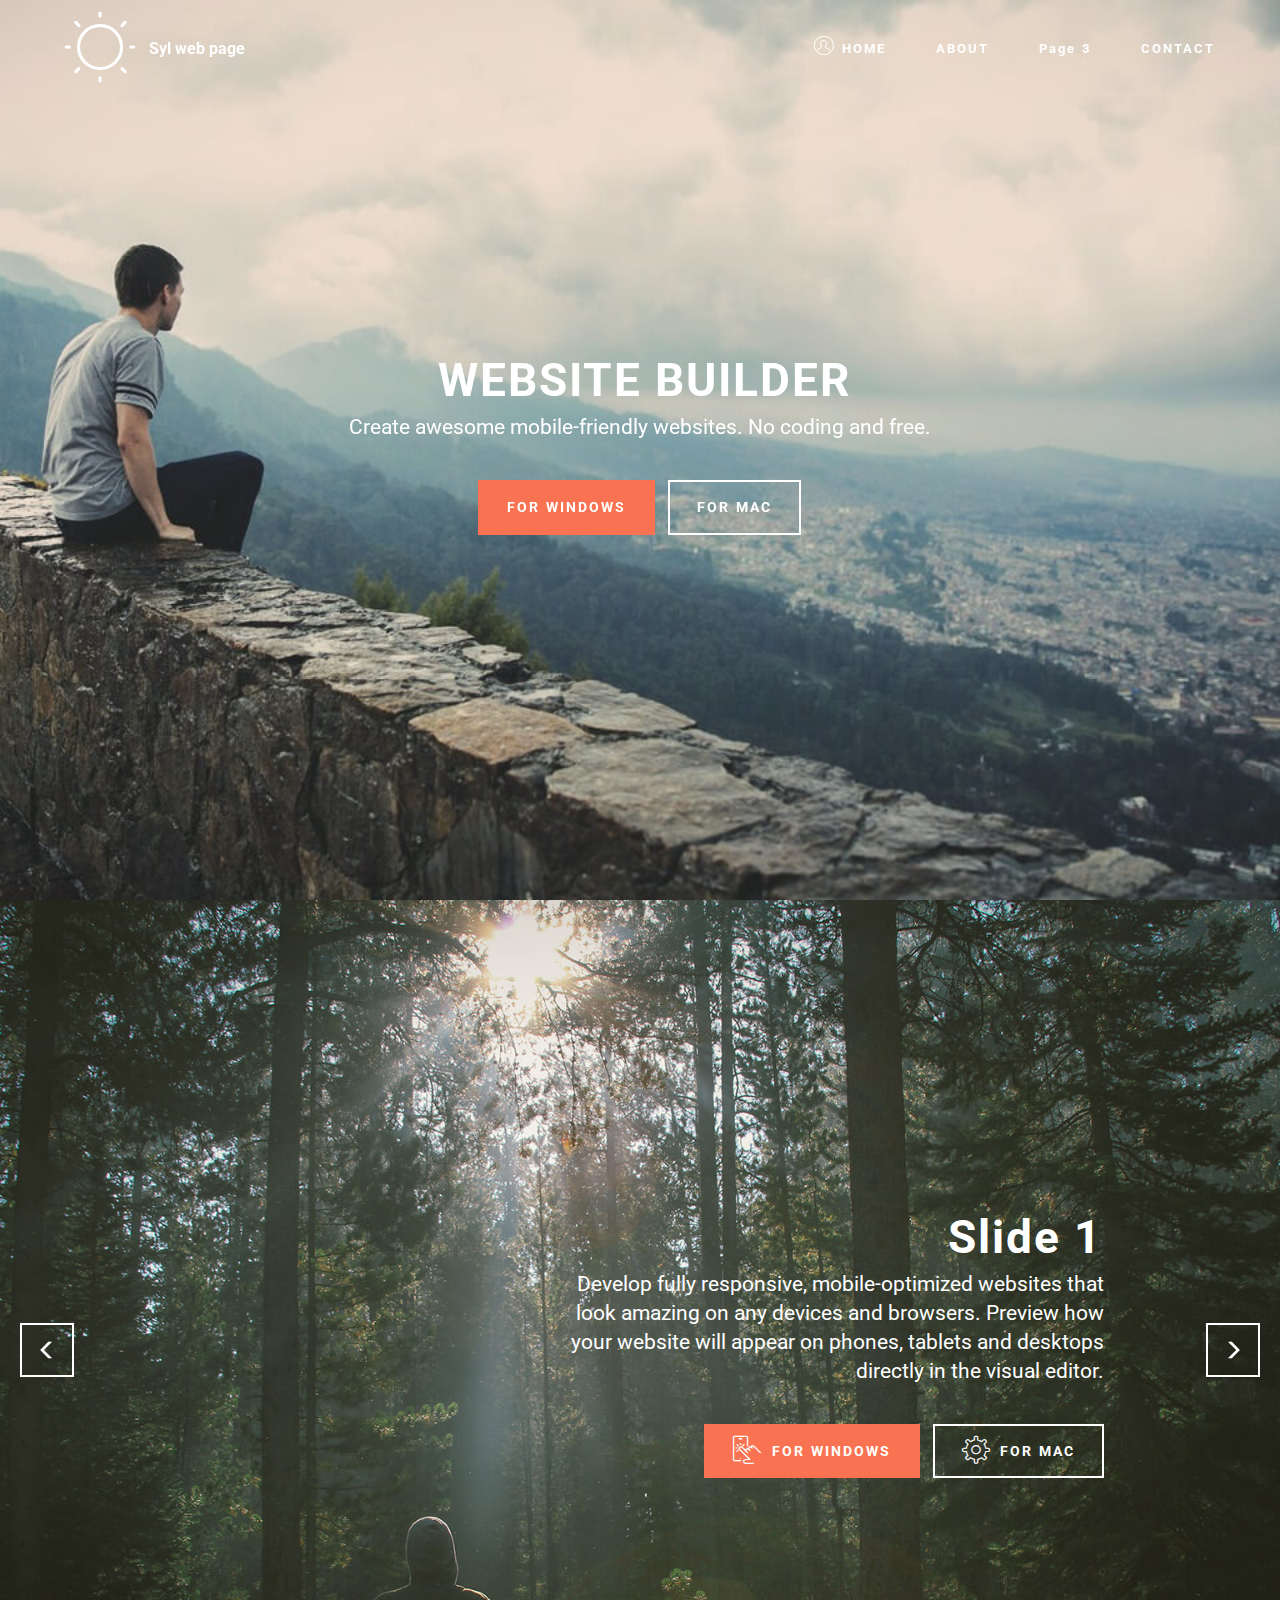
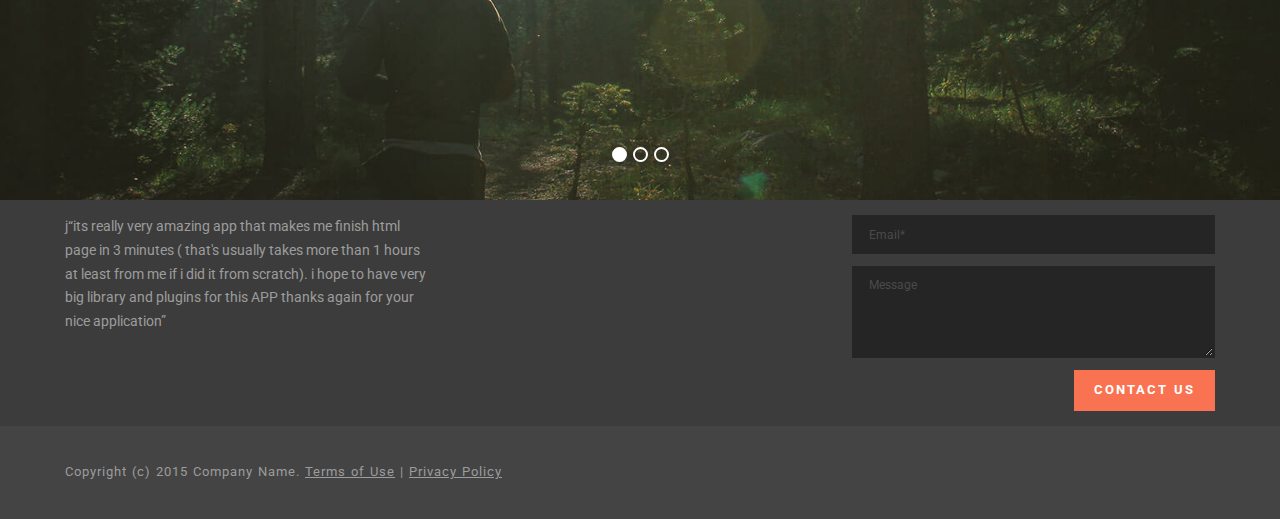
==== commit 85914f1d: "create github pages" ====
--- a/index.html
+++ b/index.html
@@ -6,36 +6,37 @@
   <meta http-equiv="X-UA-Compatible" content="IE=edge">
   <meta name="generator" content="Mobirise v3.12.1, mobirise.com">
   <meta name="viewport" content="width=device-width, initial-scale=1">
-  <link rel="shortcut icon" href="assets/images/logo.png" type="image/x-icon">
+  <link rel="shortcut icon" href="assets/images/20151128-003805-128x72.png" type="image/x-icon">
   <meta name="description" content="">
   
   <link rel="stylesheet" href="https://fonts.googleapis.com/css?family=Roboto:700,400&amp;subset=cyrillic,latin,greek,vietnamese">
+  <link rel="stylesheet" href="assets/web/assets/mobirise-icons/mobirise-icons.css">
   <link rel="stylesheet" href="assets/bootstrap/css/bootstrap.min.css">
   <link rel="stylesheet" href="assets/animate.css/animate.min.css">
-  <link rel="stylesheet" href="assets/socicon/css/socicon.min.css">
   <link rel="stylesheet" href="assets/mobirise/css/style.css">
+  <link rel="stylesheet" href="assets/mobirise-slider/style.css">
   <link rel="stylesheet" href="assets/mobirise/css/mbr-additional.css" type="text/css">
   
   
   
 </head>
 <body>
-<section class="mbr-navbar mbr-navbar--freeze mbr-navbar--absolute mbr-navbar--sticky mbr-navbar--auto-collapse" id="ext_menu-3">
+<section class="mbr-navbar mbr-navbar--freeze mbr-navbar--absolute mbr-navbar--transparent mbr-navbar--sticky mbr-navbar--auto-collapse" id="menu-5">
     <div class="mbr-navbar__section mbr-section">
         <div class="mbr-section__container container">
             <div class="mbr-navbar__container">
                 <div class="mbr-navbar__column mbr-navbar__column--s mbr-navbar__brand">
                     <span class="mbr-navbar__brand-link mbr-brand mbr-brand--inline">
-                        <span class="mbr-brand__logo"><a href="https://mobirise.com"><img src="assets/images/logo.png" class="mbr-navbar__brand-img mbr-brand__img" alt="Mobirise"></a></span>
-                        <span class="mbr-brand__name"><a class="mbr-brand__name text-white" href="https://mobirise.com">MOBIRISE</a></span>
+                        <span class="mbr-brand__logo"><a href="https://mobirise.com" class="mbri-sun mbr-iconfont mbr-iconfont-menu"></a></span>
+                        <span class="mbr-brand__name"><a class="mbr-brand__name text-white" href="index.html">Syl web page</a></span>
                     </span>
                 </div>
                 <div class="mbr-navbar__hamburger mbr-hamburger"><span class="mbr-hamburger__line"></span></div>
                 <div class="mbr-navbar__column mbr-navbar__menu">
                     <nav class="mbr-navbar__menu-box mbr-navbar__menu-box--inline-right">
                         <div class="mbr-navbar__column">
-                            <ul class="mbr-navbar__items mbr-navbar__items--right float-left mbr-buttons mbr-buttons--freeze mbr-buttons--right btn-decorator mbr-buttons--active"><li class="mbr-navbar__item"><a class="mbr-buttons__link btn text-white" href="https://mobirise.com">HOME</a></li><li class="mbr-navbar__item"><a class="mbr-buttons__link btn text-white" href="https://mobirise.com">ABOUT</a></li><li class="mbr-navbar__item"><a class="mbr-buttons__link btn text-white" href="https://mobirise.com">CONTACT</a></li></ul>                            
-                            <ul class="mbr-navbar__items mbr-navbar__items--right mbr-buttons mbr-buttons--freeze mbr-buttons--right btn-inverse mbr-buttons--active"><li class="mbr-navbar__item"><a class="mbr-buttons__btn btn btn-danger" href="https://mobirise.com">DOWNLOAD</a></li></ul>
+                            <ul class="mbr-navbar__items mbr-navbar__items--right float-left mbr-buttons mbr-buttons--freeze mbr-buttons--right btn-decorator mbr-buttons--active mbr-buttons--only-links"><li class="mbr-navbar__item"><a class="mbr-buttons__link btn text-white" href="https://mobirise.com"><span class="mbri-user mbr-iconfont mbr-iconfont-btn"></span>HOME</a></li><li class="mbr-navbar__item"><a class="mbr-buttons__link btn text-white" href="page1.html">ABOUT</a></li><li class="mbr-navbar__item"><a class="mbr-buttons__link btn text-white" href="page2.html">Page 3</a></li> <li class="mbr-navbar__item"><a class="mbr-buttons__link btn text-white" href="page3.html">CONTACT</a></li></ul>                            
+                            
                         </div>
                     </nav>
                 </div>
@@ -44,148 +45,155 @@
     </div>
 </section>
 
-<section class="engine"><a rel="external" href="https://mobirise.com">Web Page Maker</a></section><section class="mbr-box mbr-section mbr-section--relative mbr-section--fixed-size mbr-section--full-height mbr-section--bg-adapted mbr-parallax-background" id="header1-0" style="background-image: url(assets/images/bg5.jpg);">
-    <div class="mbr-box__magnet mbr-box__magnet--sm-padding mbr-box__magnet--center-left mbr-after-navbar">
+<section class="engine"><a rel="external" href="https://mobirise.com">https://mobirise.com/</a></section><section class="mbr-box mbr-section mbr-section--relative mbr-section--fixed-size mbr-section--full-height mbr-section--bg-adapted mbr-parallax-background mbr-after-navbar" id="header4-7" style="background-image: url(assets/images/bg.jpg);">
+    <div class="mbr-box__magnet mbr-box__magnet--sm-padding mbr-box__magnet--center-center">
         
         <div class="mbr-box__container mbr-section__container container">
-            <div class="mbr-box mbr-box--stretched"><div class="mbr-box__magnet mbr-box__magnet--center-left">
-                <div class="row"><div class=" col-sm-6 col-sm-offset-6">
+            <div class="mbr-box mbr-box--stretched"><div class="mbr-box__magnet mbr-box__magnet--center-center">
+                <div class="row"><div class=" col-sm-8 col-sm-offset-2">
                     <div class="mbr-hero animated fadeInUp">
-                        <h1 class="mbr-hero__text">FULL-SCREEN HEADER</h1>
-                        <p class="mbr-hero__subtext">Click any text to edit or style it. Click blue "Gear" icon in the top right corner to hide/show buttons, text, title and change the block background. <br> Click red "+" in the bottom right corner to add a new block. Use the top left menu to create new pages, sites and add extensions.</p>
-                    </div>
-                    <div class="mbr-buttons btn-inverse mbr-buttons--left"><a class="mbr-buttons__btn btn btn-lg btn-danger animated fadeInUp delay" href="https://mobirise.com">DOWNLOAD NOW</a> <a class="mbr-buttons__btn btn btn-lg btn-default animated fadeInUp delay" href="https://mobirise.com">LEARN MORE</a></div>
+                        <h1 class="mbr-hero__text">&nbsp;WEBSITE BUILDER</h1>
+                        <p class="mbr-hero__subtext">Create awesome mobile-friendly websites. No coding and free.</p>
+                    </div>
+                    <div class="mbr-buttons btn-inverse mbr-buttons--center"><a class="mbr-buttons__btn btn btn-lg btn-danger animated fadeInUp delay" href="https://mobirise.com">FOR WINDOWS</a> <a class="mbr-buttons__btn btn btn-lg btn-default animated fadeInUp delay" href="https://mobirise.com">FOR MAC</a></div>
                 </div></div>
             </div></div>
         </div>
-        <div class="mbr-arrow mbr-arrow--floating text-center">
-            <div class="mbr-section__container container">
-                <a class="mbr-arrow__link" href="#pricing-table1-1"><i class="glyphicon glyphicon-menu-down"></i></a>
-            </div>
-        </div>
-    </div>
-</section>
-
-<section class="mbr-section mbr-section--relative mbr-section--fixed-size" id="pricing-table1-1" style="background-color: rgb(240, 240, 240);">
+        
+    </div>
+</section>
+
+<section class="mbr-slider mbr-section mbr-section--no-padding carousel slide" data-ride="carousel" data-wrap="true" data-interval="5000" id="slider-c" style="background-color: rgb(255, 255, 255);">
+    <div class="mbr-section__container">
+        <div>
+            <ol class="carousel-indicators">
+                <li data-app-prevent-settings="" data-target="#slider-c" class="active" data-slide-to="0"></li><li data-app-prevent-settings="" data-target="#slider-c" data-slide-to="1"></li><li data-app-prevent-settings="" data-target="#slider-c" data-slide-to="2"></li>
+            </ol>
+            <div class="carousel-inner" role="listbox">
+                <div class="mbr-box mbr-section mbr-section--relative mbr-section--fixed-size mbr-section--bg-adapted item dark center mbr-section--full-height active" style="background-image: url(assets/images/slide1.jpg);">
+                    <div class="mbr-box__magnet mbr-box__magnet--center-right mbr-box__magnet--sm-padding">
+                                            
+                        <div class=" container">
+                            
+                            <div class="row">
+                                <div class=" col-md-6 col-md-offset-5">  
+
+                                <div class="mbr-hero">
+                                    <h1 class="mbr-hero__text">Slide 1</h1>
+
+                                    <p class="mbr-hero__subtext">Develop fully responsive, mobile-optimized websites that look amazing on any devices and browsers. Preview how your website will appear on phones, tablets and desktops directly in the visual editor.</p>
+                                </div>
+                                <div class="mbr-buttons btn-inverse mbr-buttons--left mbr-buttons--right"><a class="mbr-buttons__btn btn btn-lg btn-danger" href="https://mobirise.com"><span class="mbri-touch mbr-iconfont mbr-iconfont-btn"></span>FOR WINDOWS</a> <a class="mbr-buttons__btn btn btn-lg btn-default" href="https://mobirise.com"><span class="mbri-setting3 mbr-iconfont mbr-iconfont-btn"></span>FOR MAC</a></div>
+                                </div>
+                            </div>
+                        </div>
+                    </div>
+                </div><div class="mbr-box mbr-section mbr-section--relative mbr-section--fixed-size mbr-section--bg-adapted item dark center mbr-section--full-height" style="background-image: url(assets/images/slide2.jpg);">
+                    <div class="mbr-box__magnet mbr-box__magnet--center-left mbr-box__magnet--sm-padding">
+                                            
+                        <div class=" container">
+                            
+                            <div class="row">
+                                <div class=" col-md-6 col-md-offset-1">  
+
+                                <div class="mbr-hero">
+                                    <h1 class="mbr-hero__text">Slide 2</h1>
+
+                                    <p class="mbr-hero__subtext">Mobirise is based on Bootstrap 3 - most powerful mobile first framework. Use any bootstrap themes with no extra work.</p>
+                                </div>
+                                <div class="mbr-buttons btn-inverse mbr-buttons--left"><a class="mbr-buttons__btn btn btn-lg btn-danger" href="https://mobirise.com">FOR WINDOWS</a> <a class="mbr-buttons__btn btn btn-lg btn-default" href="https://mobirise.com">FOR MAC</a></div>
+                                </div>
+                            </div>
+                        </div>
+                    </div>
+                </div><div class="mbr-box mbr-section mbr-section--relative mbr-section--fixed-size mbr-section--bg-adapted item dark center mbr-section--full-height" style="background-image: url(assets/images/slide3.jpg);">
+                    <div class="mbr-box__magnet mbr-box__magnet--center-center mbr-box__magnet--sm-padding">
+                                            
+                        <div class=" container">
+                            
+                            <div class="row">
+                                <div class=" col-md-8 col-md-offset-2">  
+
+                                <div class="mbr-hero">
+                                    <h1 class="mbr-hero__text">Slide 3</h1>
+
+                                    <p class="mbr-hero__subtext">Choose from the large selection of latest pre-made blocks - jumbotrons, hero images, parallax scrolling, video backgrounds, hamburger menu, sticky header and more.</p>
+                                </div>
+                                <div class="mbr-buttons btn-inverse mbr-buttons--center"><a class="mbr-buttons__btn btn btn-lg btn-danger" href="https://mobirise.com">FOR WINDOWS</a> <a class="mbr-buttons__btn btn btn-lg btn-default" href="https://mobirise.com">FOR MAC</a></div>
+                                </div>
+                            </div>
+                        </div>
+                    </div>
+                </div>
+            </div>
+            
+            <a data-app-prevent-settings="" class="left carousel-control" role="button" data-slide="prev" href="#slider-c">
+                <span class="glyphicon glyphicon-menu-left" aria-hidden="true"></span>
+                <span class="sr-only">Previous</span>
+            </a>
+            <a data-app-prevent-settings="" class="right carousel-control" role="button" data-slide="next" href="#slider-c">
+                <span class="glyphicon glyphicon-menu-right" aria-hidden="true"></span>
+                <span class="sr-only">Next</span>
+            </a>
+        </div>
+    </div>
+</section>
+
+<section class="mbr-section mbr-section--relative mbr-section--fixed-size" id="contacts3-b" style="background-color: rgb(60, 60, 60);">
     
-    <div class="mbr-section__container mbr-section__container--std-top-padding container" style="padding-top: 93px; margin-bottom: 0px;">
-        <div class="row">
-            <div class="mbr-plan col-xs-12 mbr-plan--first col-md-3 col-sm-6">
-                <div class="mbr-plan__box">
-                    <div class="mbr-plan__header">
-                        <div class="mbr-header mbr-header--reduce mbr-header--center mbr-header--wysiwyg">
-                            <h3 class="mbr-header__text">STANDARD</h3>
-                        </div>
-                    </div>
-                    <div class="mbr-plan__number">
-                        <div class="mbr-number mbr-number--price">
-                            <div class="mbr-number__num">
-                                <div class="mbr-number__group">
-                                    <sup class="mbr-number__left">$</sup><span class="mbr-number__value">0</span>
-                                </div>
-                            </div>
-                            <div class="mbr-number__caption">per month</div>
-                        </div>
-                    </div>
-                    <div class="mbr-plan__details"><ul><li><strong>32 GB</strong> Storage</li><li><strong>Unlimited</strong> Users</li><li><strong>15 GB</strong> Bandwidth</li></ul></div>
-                    <div class="mbr-plan__buttons">
-                        <div class="mbr-buttons mbr-buttons--center"><a href="https://mobirise.com" class="mbr-buttons__btn btn btn-wrap btn-xs-lg btn-default">DEMO LINK</a></div>
-                    </div>
-                </div>
-            </div>
-            <div class="mbr-plan col-xs-12 mbr-plan--success col-md-3 col-sm-6">
-                <div class="mbr-plan__box">
-                    <div class="mbr-plan__header">
-                        <div class="mbr-header mbr-header--reduce mbr-header--center mbr-header--wysiwyg">
-                            <h3 class="mbr-header__text">BUSINESS</h3>
-                        </div>
-                    </div>
-                    <div class="mbr-plan__number">
-                        <div class="mbr-number mbr-number--price">
-                            <div class="mbr-number__num">
-                                <div class="mbr-number__group">
-                                    <sup class="mbr-number__left">$</sup><span class="mbr-number__value">0</span>
-                                </div>
-                            </div>
-                            <div class="mbr-number__caption">per month</div>
-                        </div>
-                    </div>
-                    <div class="mbr-plan__details"><ul><li><strong>80 GB</strong> Storage</li><li><strong>Unlimited</strong> Users</li><li><strong>20 GB</strong> Bandwidth</li></ul></div>
-                    <div class="mbr-plan__buttons">
-                        <div class="mbr-buttons mbr-buttons--center"><a href="https://mobirise.com" class="mbr-buttons__btn btn btn-wrap btn-xs-lg btn-default">DEMO LINK</a></div>
-                    </div>
-                </div>
-            </div>
-            <div class="mbr-plan col-xs-12 mbr-plan--danger mbr-plan--favorite col-md-3 col-sm-6">
-                <div class="mbr-plan__box">
-                    <div class="mbr-plan__header">
-                        <div class="mbr-header mbr-header--reduce mbr-header--center mbr-header--wysiwyg">
-                            <h3 class="mbr-header__text">PREMIUM</h3>
-                        </div>
-                    </div>
-                    <div class="mbr-plan__number">
-                        <div class="mbr-number mbr-number--price">
-                            <div class="mbr-number__num">
-                                <div class="mbr-number__group">
-                                    <sup class="mbr-number__left">$</sup><span class="mbr-number__value">0</span>
-                                </div>
-                            </div>
-                            <div class="mbr-number__caption">per month</div>
-                        </div>
-                    </div>
-                    <div class="mbr-plan__details"><ul><li><strong>100 GB</strong> Storage</li><li><strong>Unlimited</strong> Users</li><li><strong>50 GB</strong> Bandwidth</li></ul></div>
-                    <div class="mbr-plan__buttons">
-                        <div class="mbr-buttons mbr-buttons--center"><a href="https://mobirise.com" class="mbr-buttons__btn btn btn-wrap btn-xs-lg btn-default">DEMO LINK</a></div>
-                    </div>
-                </div>
-            </div>
-            <div class="mbr-plan col-xs-12 mbr-plan--warning mbr-plan--last col-md-3 col-sm-6">
-                <div class="mbr-plan__box">
-                    <div class="mbr-plan__header">
-                        <div class="mbr-header mbr-header--reduce mbr-header--center mbr-header--wysiwyg">
-                            <h3 class="mbr-header__text">ULTIMATE</h3>
-                        </div>
-                    </div>
-                    <div class="mbr-plan__number">
-                        <div class="mbr-number mbr-number--price">
-                            <div class="mbr-number__num">
-                                <div class="mbr-number__group">
-                                    <sup class="mbr-number__left">$</sup><span class="mbr-number__value">0</span>
-                                </div>
-                            </div>
-                            <div class="mbr-number__caption">per month</div>
-                        </div>
-                    </div>
-                    <div class="mbr-plan__details"><ul><li><strong>Unlimited</strong> Storage</li><li><strong>Unlimited</strong> Users</li><li><strong>1 TB</strong> Bandwidth</li></ul></div>
-                    <div class="mbr-plan__buttons">
-                        <div class="mbr-buttons mbr-buttons--center"><a href="https://mobirise.com" class="mbr-buttons__btn btn btn-wrap btn-xs-lg btn-default">DEMO LINK</a></div>
-                    </div>
-                </div>
-            </div>
-            
-        </div>
-    </div>
-</section>
-
-<section class="mbr-section mbr-section--relative mbr-section--fixed-size" id="social-buttons2-2" style="background-color: rgb(240, 240, 240);">
+    <div class="mbr-section__container container">
+        <div class="mbr-contacts mbr-contacts--wysiwyg row" style="padding-top: 15px; padding-bottom: 15px;">
+            <div class="col-sm-8">
+                <div class="row">
+                    <div class="col-sm-6">
+                        <p class="mbr-contacts__text">j“its really very amazing app that makes me finish html page in 3 minutes ( that's usually takes more than 1 hours at least from me if i did it from scratch). i hope to have very big library and plugins for this APP thanks again for your nice application”</p>
+                    </div>
+                    <div class="col-sm-6"><ul class="mbr-contacts__list"></ul></div>
+                </div>
+            </div>
+            <div class="mbr-contacts__column col-sm-4" data-form-type="formoid">
+                <div data-form-alert="true">
+                    <div class="hide" data-form-alert-success="true">Thanks for filling out form!</div>
+                </div>
+                <form action="https://mobirise.com/" method="post" data-form-title="MESSAGE">
+                    <input type="hidden" value="INh9/gRdblPWhtiGFgYsrt0Lsi4gOphhjTQ+nsOL4EKeMXry6HFycHwodJvoIPX9YkV+uQBDudCE1FhxtWKkEoy2V/IssDQQUxhHv6yKlCPDA5w6sV+f+GL6eLegQoJi" data-form-email="true">
+                    
+                    <div class="form-group">
+                        <input type="email" class="form-control input-sm input-inverse" name="email" required="" placeholder="Email*" data-form-field="Email">
+                    </div>
+                    
+                    <div class="form-group">
+                        <textarea class="form-control input-sm input-inverse" name="message" rows="4" placeholder="Message" data-form-field="Message"></textarea>
+                    </div>
+                    <div class="mbr-buttons mbr-buttons--right btn-inverse"><button type="submit" class="mbr-buttons__btn btn btn-danger">CONTACT US</button></div>
+                </form>
+            </div>
+        </div>
+    </div>
+</section>
+
+<footer class="mbr-section mbr-section--relative mbr-section--fixed-size" id="footer1-a" style="background-color: rgb(68, 68, 68);">
     
-
     <div class="mbr-section__container container">
-        <div class="mbr-header mbr-header--inline row" style="padding-top: 40.8px; padding-bottom: 40.8px;">
-            <div class="col-sm-4">
-                <h3 class="mbr-header__text">FOLLOW US</h3>
-            </div>
-            <div class="mbr-social-icons mbr-social-icons--style-1 col-sm-8"><a class="mbr-social-icons__icon socicon-bg-twitter" title="Twitter" target="_blank" href="https://twitter.com/mobirise"><i class="socicon socicon-twitter"></i></a> <a class="mbr-social-icons__icon socicon-bg-facebook" title="Facebook" target="_blank" href="https://www.facebook.com/pages/Mobirise/1616226671953247"><i class="socicon socicon-facebook"></i></a> <a class="mbr-social-icons__icon socicon-bg-googleplus" title="Google+" target="_blank" href="https://plus.google.com/u/0/+Mobirise/posts"><i class="socicon socicon-googleplus"></i></a> <a class="mbr-social-icons__icon socicon-bg-youtube" title="YouTube" target="_blank" href="http://www.youtube.com/channel/UCt_tncVAetpK5JeM8L-8jyw"><i class="socicon socicon-youtube"></i></a> <a class="mbr-social-icons__icon socicon-bg-instagram" title="Instagram" target="_blank" href="https://instagram.com/mobirise/"><i class="socicon socicon-instagram"></i></a> <a class="mbr-social-icons__icon socicon-bg-pinterest" title="Pinterest" target="_blank" href="https://www.pinterest.com/mobirise/"><i class="socicon socicon-pinterest"></i></a> <a class="mbr-social-icons__icon socicon-bg-github" title="GitHub" target="_blank" href="https://github.com/Mobirise"><i class="socicon socicon-github"></i></a> <a class="mbr-social-icons__icon socicon-bg-behance" title="Behance" target="_blank" href="https://www.behance.net/Mobirise"><i class="socicon socicon-behance"></i></a> <a class="mbr-social-icons__icon socicon-bg-tumblr" title="Tumblr" target="_blank" href="http://mobirise.tumblr.com/"><i class="socicon socicon-tumblr"></i></a> <a class="mbr-social-icons__icon socicon-bg-linkedin" title="LinkedIn" target="_blank" href="https://www.linkedin.com/in/mobirise"><i class="socicon socicon-linkedin"></i></a> <a class="mbr-social-icons__icon socicon-bg-android" title="Google Play" target="_blank" href="https://play.google.com/store/apps/details?id=com.mobirise.mobirise"><i class="socicon socicon-android"></i></a></div>
-        </div>
-    </div>
-</section>
+        <div class="mbr-footer mbr-footer--wysiwyg row" style="padding-top: 36.900000000000006px; padding-bottom: 36.900000000000006px;">
+            <div class="col-sm-12">
+                <p class="mbr-footer__copyright">Copyright (c) 2015 Company Name. <a class="mbr-footer__link text-gray" href="https://mobirise.com/">Terms of Use</a>  | <a class="mbr-footer__link text-gray" href="https://mobirise.com/">Privacy Policy</a></p>
+            </div>
+        </div>
+    </div>
+</footer>
 
 
   <script src="assets/web/assets/jquery/jquery.min.js"></script>
   <script src="assets/bootstrap/js/bootstrap.min.js"></script>
   <script src="assets/smooth-scroll/smooth-scroll.js"></script>
   <script src="assets/jarallax/jarallax.js"></script>
+  <script src="assets/bootstrap-carousel-swipe/bootstrap-carousel-swipe.js"></script>
+  <!--[if lte IE 9]>
+    <script src="assets/jquery-placeholder/jquery.placeholder.min.js"></script>
+  <![endif]-->
   <script src="assets/mobirise/js/script.js"></script>
+  <script src="assets/formoid/formoid.min.js"></script>
   
   
 </body>
--- a/assets/web/assets/mobirise-icons/mobirise-icons.css
+++ b/assets/web/assets/mobirise-icons/mobirise-icons.css
@@ -0,0 +1,399 @@
+@font-face {
+  font-family: 'MobiriseIcons';
+  src:  url('mobirise-icons.eot?spat4u');
+  src:  url('mobirise-icons.eot?spat4u#iefix') format('embedded-opentype'),
+    url('mobirise-icons.ttf?spat4u') format('truetype'),
+    url('mobirise-icons.woff?spat4u') format('woff'),
+    url('mobirise-icons.svg?spat4u#MobiriseIcons') format('svg');
+  font-weight: normal;
+  font-style: normal;
+}
+
+[class^="mbri-"], [class*=" mbri-"] {
+  /* use !important to prevent issues with browser extensions that change fonts */
+  font-family: MobiriseIcons !important;
+  speak: none;
+  font-style: normal;
+  font-weight: normal;
+  font-variant: normal;
+  text-transform: none;
+  line-height: 1;
+
+  /* Better Font Rendering =========== */
+  -webkit-font-smoothing: antialiased;
+  -moz-osx-font-smoothing: grayscale;
+}
+
+.mbri-alert:before {
+  content: "\e900";
+}
+.mbri-android:before {
+  content: "\e901";
+}
+.mbri-apple:before {
+  content: "\e902";
+}
+.mbri-arrow-next:before {
+  content: "\e903";
+}
+.mbri-arrow-prev:before {
+  content: "\e904";
+}
+.mbri-bookmark:before {
+  content: "\e905";
+}
+.mbri-bootstrap:before {
+  content: "\e906";
+}
+.mbri-briefcase:before {
+  content: "\e907";
+}
+.mbri-browse:before {
+  content: "\e908";
+}
+.mbri-calendar:before {
+  content: "\e909";
+}
+.mbri-camera:before {
+  content: "\e90a";
+}
+.mbri-cart-add:before {
+  content: "\e90b";
+}
+.mbri-cart-full:before {
+  content: "\e90c";
+}
+.mbri-cash:before {
+  content: "\e90d";
+}
+.mbri-change-style:before {
+  content: "\e90e";
+}
+.mbri-chat:before {
+  content: "\e90f";
+}
+.mbri-clock:before {
+  content: "\e910";
+}
+.mbri-close:before {
+  content: "\e911";
+}
+.mbri-cloud:before {
+  content: "\e912";
+}
+.mbri-code:before {
+  content: "\e913";
+}
+.mbri-contact-form:before {
+  content: "\e914";
+}
+.mbri-credit-card:before {
+  content: "\e915";
+}
+.mbri-cursor-click:before {
+  content: "\e916";
+}
+.mbri-cust-feedback:before {
+  content: "\e917";
+}
+.mbri-database:before {
+  content: "\e918";
+}
+.mbri-delivery:before {
+  content: "\e919";
+}
+.mbri-desktop:before {
+  content: "\e91a";
+}
+.mbri-devices:before {
+  content: "\e91b";
+}
+.mbri-down:before {
+  content: "\e91c";
+}
+.mbri-download:before {
+  content: "\e972";
+}
+.mbri-drag-n-drop:before {
+  content: "\e91e";
+}
+.mbri-edit:before {
+  content: "\e91f";
+}
+.mbri-edit2:before {
+  content: "\e920";
+}
+.mbri-error:before {
+  content: "\e921";
+}
+.mbri-extension:before {
+  content: "\e922";
+}
+.mbri-features:before {
+  content: "\e923";
+}
+.mbri-file:before {
+  content: "\e924";
+}
+.mbri-flag:before {
+  content: "\e925";
+}
+.mbri-folder:before {
+  content: "\e926";
+}
+.mbri-gift:before {
+  content: "\e927";
+}
+.mbri-globe:before {
+  content: "\e928";
+}
+.mbri-globe-2:before {
+  content: "\e929";
+}
+.mbri-growing-chart:before {
+  content: "\e92a";
+}
+.mbri-hearth:before {
+  content: "\e92b";
+}
+.mbri-help:before {
+  content: "\e92c";
+}
+.mbri-home:before {
+  content: "\e92d";
+}
+.mbri-hot-cup:before {
+  content: "\e92e";
+}
+.mbri-idea:before {
+  content: "\e92f";
+}
+.mbri-image-gallery:before {
+  content: "\e930";
+}
+.mbri-image-slider:before {
+  content: "\e931";
+}
+.mbri-info:before {
+  content: "\e932";
+}
+.mbri-key:before {
+  content: "\e933";
+}
+.mbri-laptop:before {
+  content: "\e934";
+}
+.mbri-layers:before {
+  content: "\e935";
+}
+.mbri-left:before {
+  content: "\e936";
+}
+.mbri-letter:before {
+  content: "\e937";
+}
+.mbri-like:before {
+  content: "\e938";
+}
+.mbri-link:before {
+  content: "\e939";
+}
+.mbri-lock:before {
+  content: "\e93a";
+}
+.mbri-login:before {
+  content: "\e93b";
+}
+.mbri-logout:before {
+  content: "\e93c";
+}
+.mbri-magic-stick:before {
+  content: "\e93d";
+}
+.mbri-map-pin:before {
+  content: "\e93e";
+}
+.mbri-menu:before {
+  content: "\e93f";
+}
+.mbri-mobile:before {
+  content: "\e940";
+}
+.mbri-mobile2:before {
+  content: "\e941";
+}
+.mbri-mobirise:before {
+  content: "\e942";
+}
+.mbri-music:before {
+  content: "\e943";
+}
+.mbri-new-file:before {
+  content: "\e944";
+}
+.mbri-opened-folder:before {
+  content: "\e945";
+}
+.mbri-pages:before {
+  content: "\e946";
+}
+.mbri-paper-plane:before {
+  content: "\e947";
+}
+.mbri-paperclip:before {
+  content: "\e948";
+}
+.mbri-photo:before {
+  content: "\e949";
+}
+.mbri-photos:before {
+  content: "\e94a";
+}
+.mbri-pin:before {
+  content: "\e94b";
+}
+.mbri-play:before {
+  content: "\e94c";
+}
+.mbri-plus:before {
+  content: "\e94d";
+}
+.mbri-preview:before {
+  content: "\e94e";
+}
+.mbri-print:before {
+  content: "\e94f";
+}
+.mbri-protect:before {
+  content: "\e950";
+}
+.mbri-question:before {
+  content: "\e951";
+}
+.mbri-quote:before {
+  content: "\e952";
+}
+.mbri-refresh:before {
+  content: "\e953";
+}
+.mbri-responsive:before {
+  content: "\e954";
+}
+.mbri-right:before {
+  content: "\e955";
+}
+.mbri-rocket:before {
+  content: "\e956";
+}
+.mbri-sad-face:before {
+  content: "\e957";
+}
+.mbri-sale:before {
+  content: "\e958";
+}
+.mbri-save:before {
+  content: "\e959";
+}
+.mbri-search:before {
+  content: "\e95a";
+}
+.mbri-setting:before {
+  content: "\e95b";
+}
+.mbri-setting2:before {
+  content: "\e95c";
+}
+.mbri-setting3:before {
+  content: "\e95d";
+}
+.mbri-share:before {
+  content: "\e95e";
+}
+.mbri-shopping-bag:before {
+  content: "\e95f";
+}
+.mbri-shopping-basket:before {
+  content: "\e960";
+}
+.mbri-shopping-cart:before {
+  content: "\e961";
+}
+.mbri-sites:before {
+  content: "\e962";
+}
+.mbri-smile-face:before {
+  content: "\e963";
+}
+.mbri-speed:before {
+  content: "\e964";
+}
+.mbri-star:before {
+  content: "\e965";
+}
+.mbri-success:before {
+  content: "\e966";
+}
+.mbri-sun:before {
+  content: "\e967";
+}
+.mbri-tablet:before {
+  content: "\e968";
+}
+.mbri-target:before {
+  content: "\e969";
+}
+.mbri-timer:before {
+  content: "\e96a";
+}
+.mbri-to-ftp:before {
+  content: "\e96b";
+}
+.mbri-to-local-drive:before {
+  content: "\e96c";
+}
+.mbri-touch-swipe:before {
+  content: "\e96d";
+}
+.mbri-touch:before {
+  content: "\e96e";
+}
+.mbri-trash:before {
+  content: "\e96f";
+}
+.mbri-unlock:before {
+  content: "\e970";
+}
+.mbri-up:before {
+  content: "\e971";
+}
+.mbri-upload:before {
+  content: "\e91d";
+}
+.mbri-user:before {
+  content: "\e973";
+}
+.mbri-user2:before {
+  content: "\e974";
+}
+.mbri-users:before {
+  content: "\e975";
+}
+.mbri-video:before {
+  content: "\e976";
+}
+.mbri-video-play:before {
+  content: "\e977";
+}
+.mbri-watch:before {
+  content: "\e978";
+}
+.mbri-website-theme:before {
+  content: "\e979";
+}
+.mbri-wifi:before {
+  content: "\e97a";
+}
+.mbri-windows:before {
+  content: "\e97b";
+}
+
--- a/assets/mobirise-slider/style.css
+++ b/assets/mobirise-slider/style.css
@@ -0,0 +1,100 @@
+/*-------
+
+   Slider
+
+-------*/
+.mbr-slider .carousel-inner > .active,
+.mbr-slider .carousel-inner > .next,
+.mbr-slider .carousel-inner > .prev {
+	display: table;
+}
+.mbr-slider .carousel-control {
+    background-image: none;
+    width: 54px;
+    height: 54px;
+    top: 50%;
+    margin-top: -27px;
+    line-height: 54px;
+    border: 2px solid #fff;
+    opacity: 1;
+    text-shadow: none;
+    z-index: 5;
+    -webkit-transition: all 0.2s ease-in-out 0s;
+    -o-transition: all 0.2s ease-in-out 0s;
+    transition: all 0.2s ease-in-out 0s;
+}
+.mbr-slider .carousel-control.left {
+	margin-left: 20px;
+}
+.mbr-slider .carousel-control.right {
+	margin-right: 20px;
+}
+.mbr-slider .carousel-control:hover {
+	background: #fff;
+	color: #000;
+}
+.mbr-slider .carousel-indicators {
+    bottom: 20px;
+}
+.mbr-slider .carousel-indicators li,
+.mbr-slider .carousel-indicators .active {
+    width: 15px;
+    height: 15px;
+    margin: 3px;
+    border: 2px solid #ffffff;
+}
+
+@media (max-width: 767px) {
+    .mbr-slider .carousel-control {
+        top: auto;
+        bottom: 20px;
+    }
+}
+.mbr-slider .mbr-overlay {
+    z-index: 0;
+    opacity:0.5;
+}
+/* boxed model */
+.mbr-slider > .boxed-slider {
+    position: relative;
+    padding: 93px 0;
+}
+.mbr-slider > .boxed-slider > div{
+    position: relative;
+
+}
+.mbr-slider > .container .carousel-indicators {
+    margin-bottom: 3px;
+}
+@media (max-width: 767px) {
+    .mbr-slider > .container .carousel-control {
+        margin-bottom: 0px;
+    }
+}
+.mbr-slider > .container img {
+    width: 100%;
+}
+.mbr-slider > .container img + .row {
+    position: absolute;
+    top: 50%;
+    left: 0;
+    right: 0;
+    margin-left: 0;
+    margin-right: 0;
+    -webkit-transform: translateY(-50%);
+    -moz-transform: translateY(-50%);
+    transform: translateY(-50%);
+}
+.mbr-slider .mbr-section {
+    padding-left: 0;
+    padding-right: 0;
+}
+
+/* article layout */
+.mbr-slider .article-slider > div {
+    padding-left: 0;
+    padding-right: 0;
+}
+.mbr-slider > .container.article-slider .carousel-indicators {
+    margin-bottom: 0;
+}--- a/assets/mobirise/css/mbr-additional.css
+++ b/assets/mobirise/css/mbr-additional.css
@@ -1,12 +1,48 @@
-#ext_menu-3 .mbr-brand__name {
+#menu-5 .mbr-brand__name {
   font-size: 16px;
 }
-#ext_menu-3.mbr-navbar--stuck .mbr-navbar__section {
+#menu-5.mbr-navbar--stuck .mbr-navbar__section {
   background: #2c2c2c;
 }
-#ext_menu-3 .mbr-navbar__section {
+#menu-5 .mbr-navbar__hamburger {
+  color: #ffffff;
+}
+#contacts3-b STRONG {
+  text-align: center;
+}
+#menu-d .mbr-brand__name {
+  font-size: 16px;
+}
+#menu-d.mbr-navbar--stuck .mbr-navbar__section {
   background: #2c2c2c;
 }
-#ext_menu-3 .mbr-navbar__hamburger {
+#menu-d .mbr-navbar__hamburger {
   color: #ffffff;
 }
+#contacts3-g STRONG {
+  text-align: center;
+}
+#menu-i .mbr-brand__name {
+  font-size: 16px;
+}
+#menu-i.mbr-navbar--stuck .mbr-navbar__section {
+  background: #2c2c2c;
+}
+#menu-i .mbr-navbar__hamburger {
+  color: #ffffff;
+}
+#contacts3-l STRONG {
+  text-align: center;
+}
+#menu-n .mbr-brand__name {
+  font-size: 16px;
+}
+#menu-n.mbr-navbar--stuck .mbr-navbar__section {
+  background: #2c2c2c;
+}
+#menu-n .mbr-navbar__hamburger {
+  color: #ffffff;
+}
+#contacts3-p STRONG {
+  text-align: center;
+}
